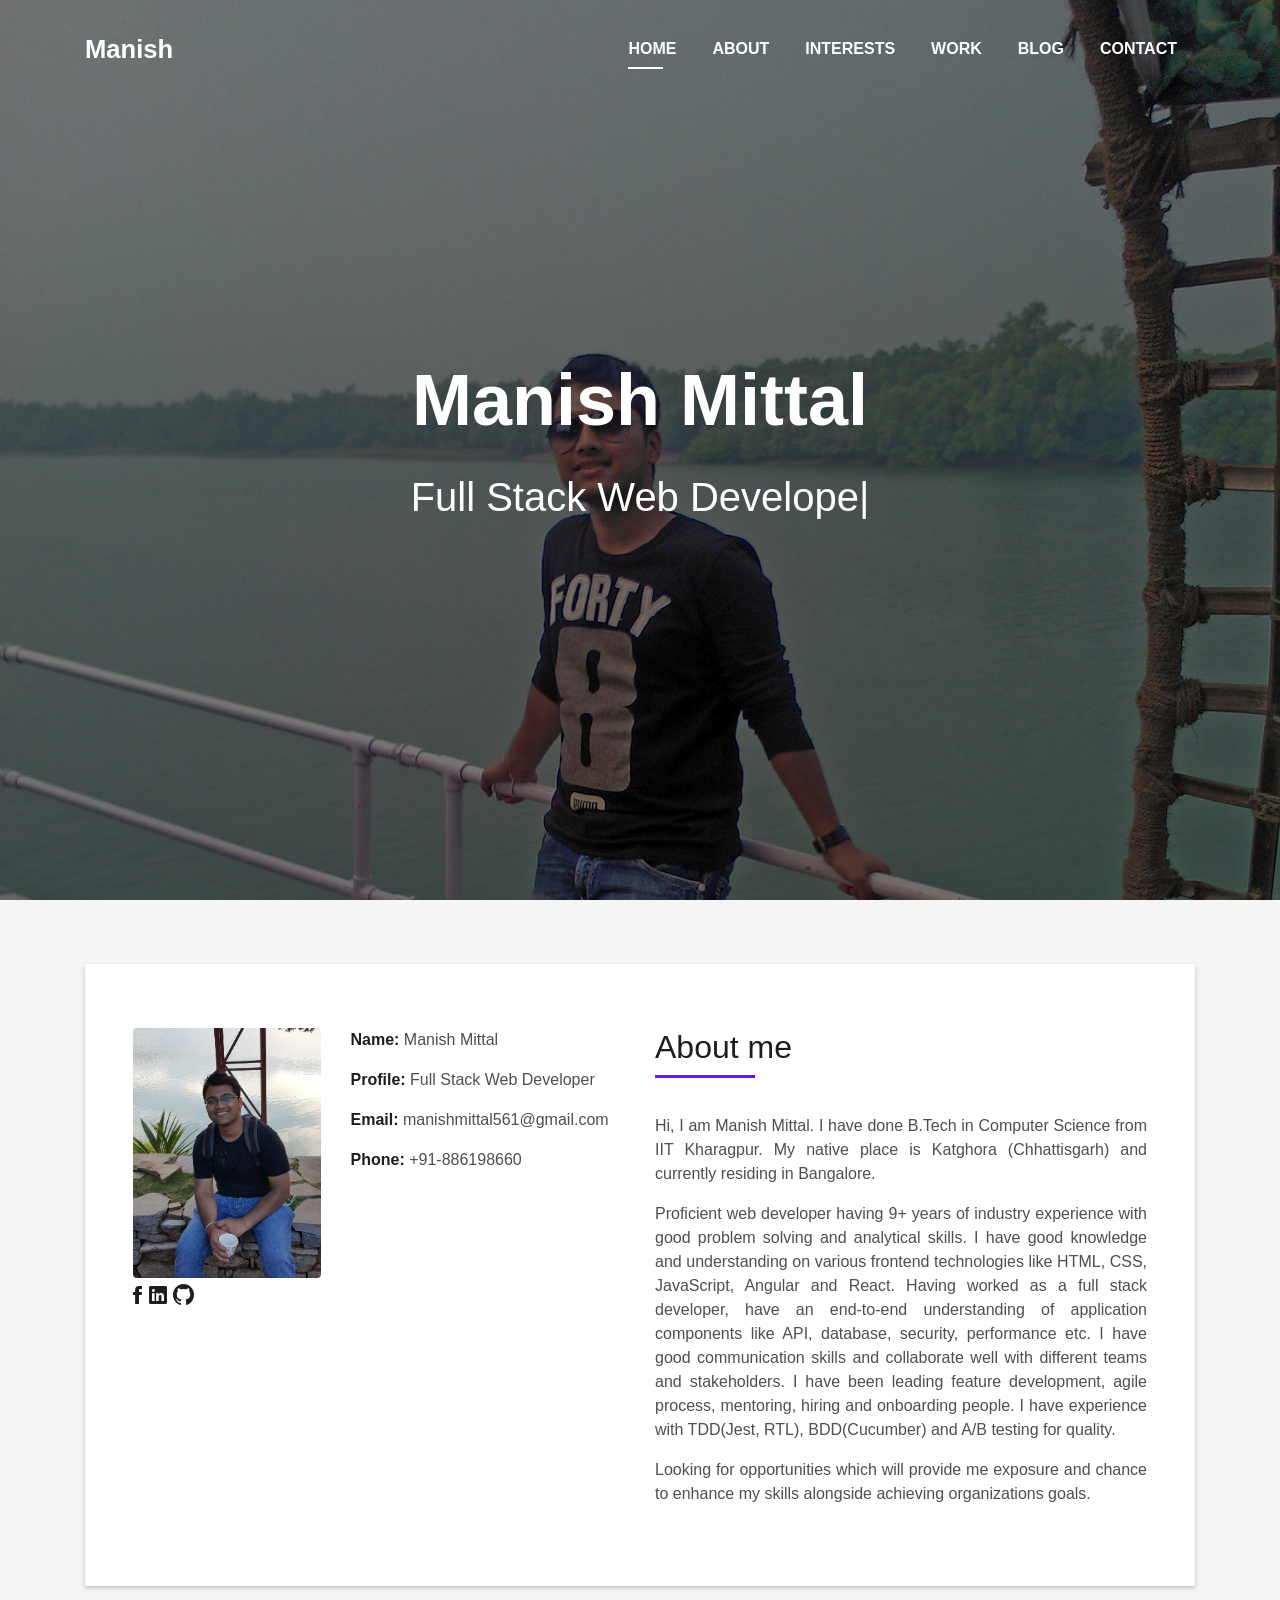
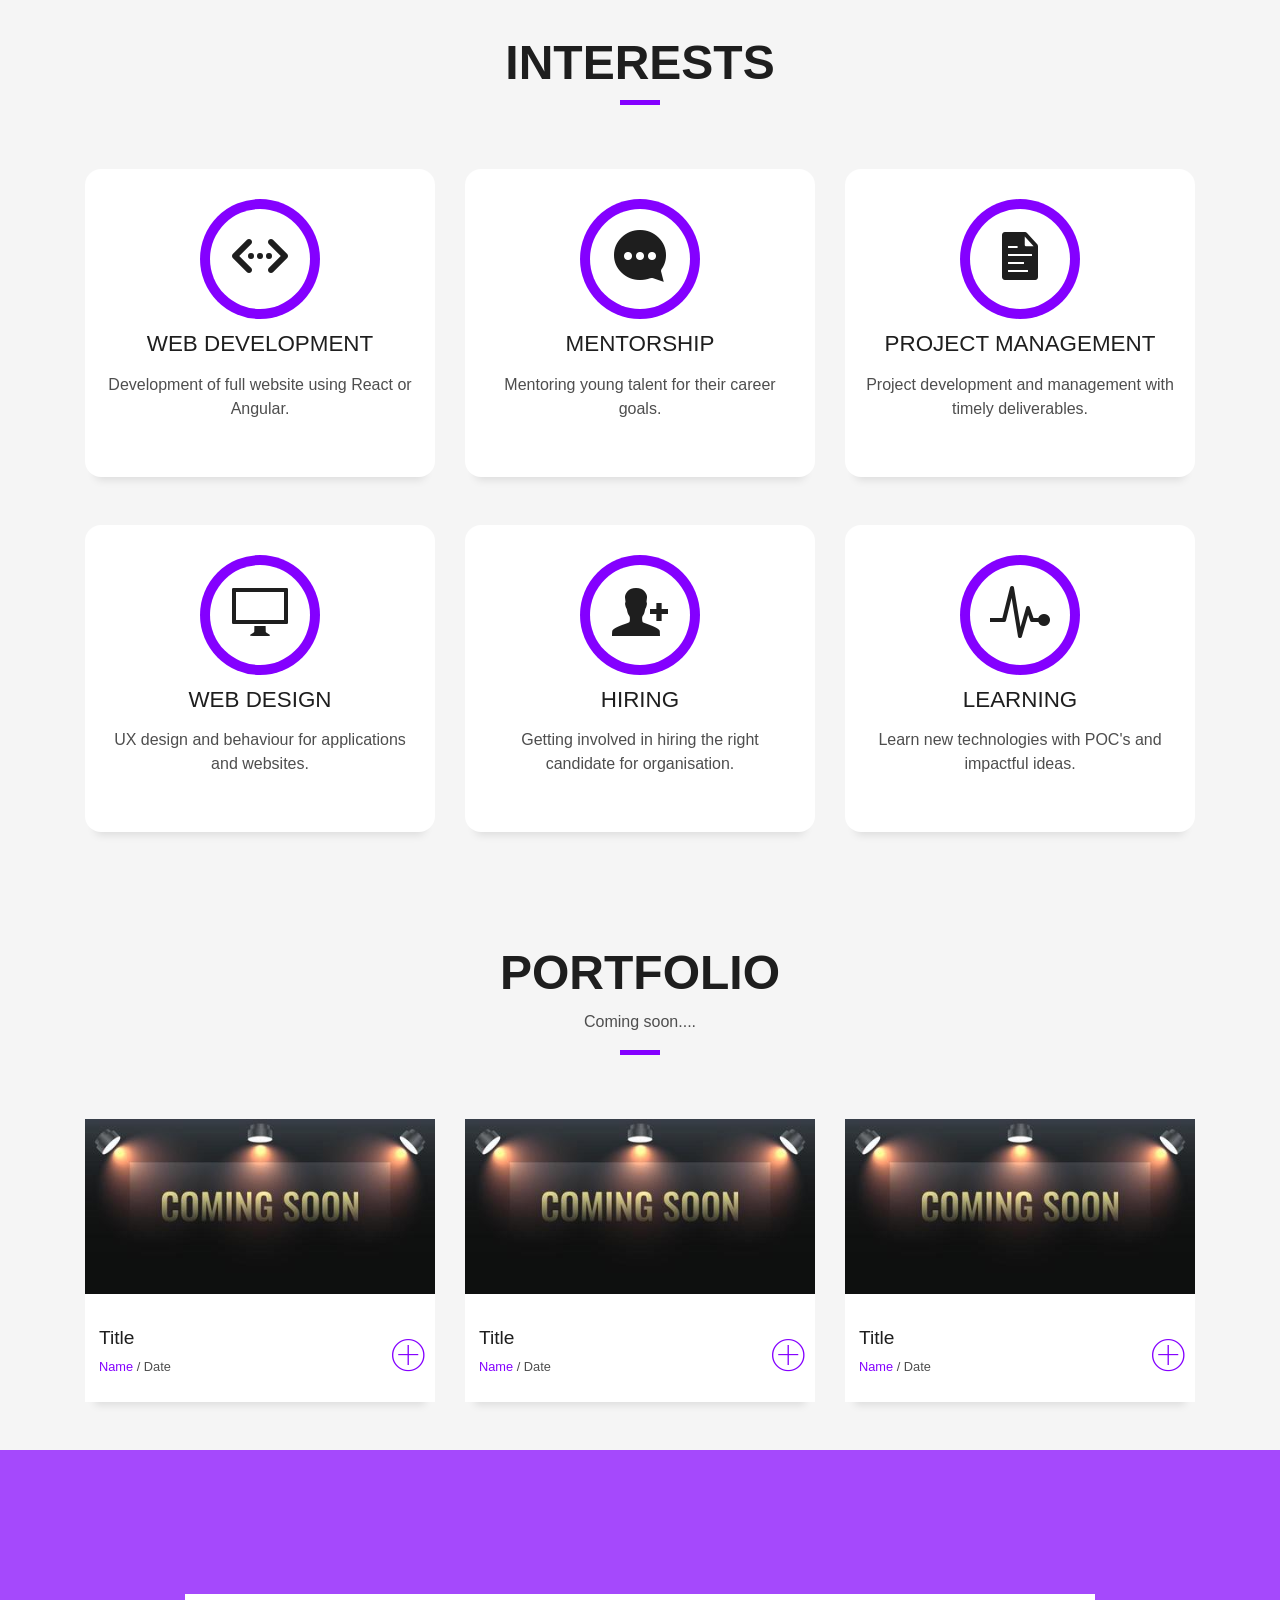
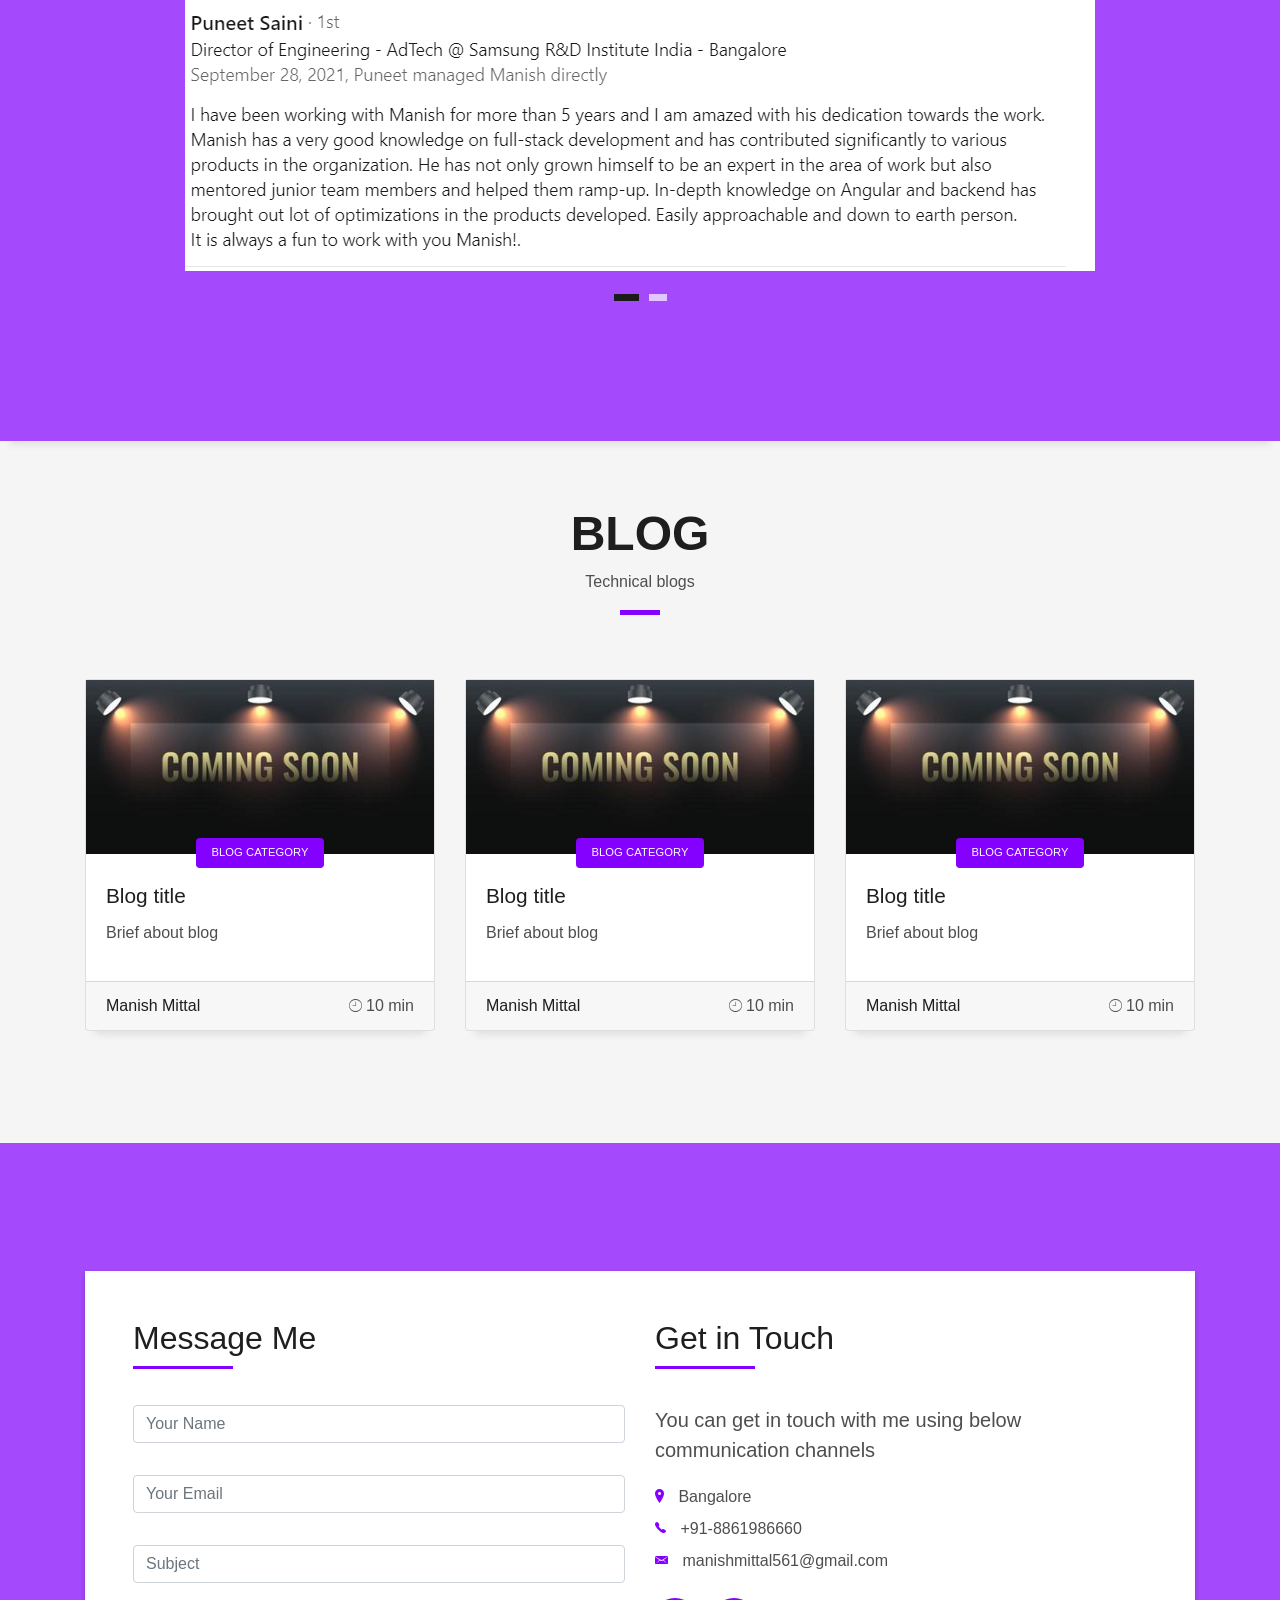
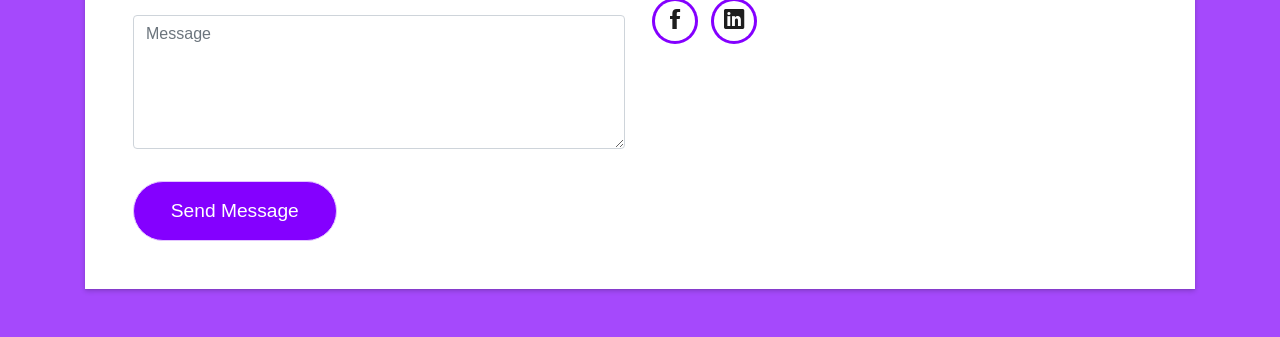
==== index.html @ d1610ccc "Add files via upload" ====
<!DOCTYPE html>
<html lang="en">

<head>
  <meta charset="utf-8">
  <title>Manish Mittal</title>
  <meta content="width=device-width, initial-scale=1.0" name="viewport">
  <meta content="Personal Website" name="keywords">

  <!-- css and images -->
  <link href="img/favicon.ico" rel="icon">
  <link href="lib/bootstrap/css/bootstrap.min.css" rel="stylesheet">

  <!-- Libraries CSS Files -->
  <link href="lib/font-awesome/css/font-awesome.min.css" rel="stylesheet">
  <link href="lib/animate/animate.min.css" rel="stylesheet">
  <link href="lib/ionicons/css/ionicons.min.css" rel="stylesheet">
  <link href="lib/owlcarousel/assets/owl.carousel.min.css" rel="stylesheet">
  <link href="lib/lightbox/css/lightbox.min.css" rel="stylesheet">

  <!-- Main Stylesheet File -->
  <link href="css/style-purple.css" rel="stylesheet">
</head>

<body id="page-top">

  <!--/ Nav Star /-->
  <nav class="navbar navbar-b navbar-trans navbar-expand-md fixed-top" id="mainNav">
    <div class="container">
      <a class="navbar-brand js-scroll" href="#page-top">Manish</a>
      <button class="navbar-toggler collapsed" type="button" data-toggle="collapse" data-target="#navbarDefault" aria-controls="navbarDefault"
        aria-expanded="false" aria-label="Toggle navigation">
        <span></span>
        <span></span>
        <span></span>
      </button>
      <div class="navbar-collapse collapse justify-content-end" id="navbarDefault">
        <ul class="navbar-nav">
          <li class="nav-item">
            <a class="nav-link js-scroll active" href="#home">Home</a>
          </li>
          <li class="nav-item">
            <a class="nav-link js-scroll" href="#about">About</a>
          </li>
          <li class="nav-item">
            <a class="nav-link js-scroll" href="#service">Interests</a>
          </li>
          <li class="nav-item">
            <a class="nav-link js-scroll" href="#work">Work</a>
          </li>
          <li class="nav-item">
            <a class="nav-link js-scroll" href="#blog">Blog</a>
          </li>
          <li class="nav-item">
            <a class="nav-link js-scroll" href="#contact">Contact</a>
          </li>
        </ul>
      </div>
    </div>
  </nav>
  <!--/ Nav End /-->

  <!--/ Intro Skew Star /-->
  <div id="home" class="intro route bg-image" style="background-image: url(img/profile-background.jpg)">
    <div class="overlay-itro"></div>
    <div class="intro-content display-table">
      <div class="table-cell">
        <div class="container">
          <!--<p class="display-6 color-d">Hello, world!</p>-->
          <h1 class="intro-title mb-4">Manish Mittal</h1>
          <p class="intro-subtitle">
            <span class="text-slider-items">Full Stack Web Developer,Project Management,Problem Solving,Scrum Master,Team Player,Mentor</span>
            <strong class="text-slider"></strong>
          </p>
        </div>
      </div>
    </div>
  </div>
  <!--/ Intro Skew End /-->

  <section id="about" class="about-mf sect-pt4 route">
    <div class="container">
      <div class="row">
        <div class="col-sm-12">
          <div class="box-shadow-full">
            <div class="row">
              <div class="col-md-6">
                <div class="row">
                  <div class="col-sm-6 col-md-5">
                    <div class="about-img">
                      <img src="img/profile-logo.jpg" class="img-fluid rounded b-shadow-a" alt="">
                      <div style="font-size: 1.5rem">
                        <a href="https://www.facebook.com/manish.iit/" target="_blank">
                          <i class="ion-social-facebook"></i>
                        </a>
                        <a href="https://www.linkedin.com/in/manish-mittal-626a5331/" target="_blank">
                          <i class="ion-social-linkedin"></i>
                        </a>
                        <a href="https://github.com/manish-mittal" target="_blank">
                          <i class="ion-social-github"></i>
                        </a>
                      </div>
                    </div>
                  </div>
                  <div class="col-sm-6 col-md-7">
                    <div class="about-info">
                      <p>
                        <span class="title-s">Name: </span>
                        <span>Manish Mittal</span>
                      </p>
                      <p>
                        <span class="title-s">Profile: </span>
                        <span>Full Stack Web Developer</span>
                      </p>
                      <p>
                        <span class="title-s">Email: </span>
                        <span>manishmittal561@gmail.com</span>
                      </p>
                      <p>
                        <span class="title-s">Phone: </span>
                        <span>+91-886198660</span>
                      </p>
                    </div>
                  </div>
                </div>
              </div>
              <div class="col-md-6">
                <div class="about-me pt-4 pt-md-0">
                  <div class="title-box-2">
                    <h5 class="title-left">
                      About me
                    </h5>
                  </div>
                  <p style="text-align: justify;">
                    Hi, I am Manish Mittal. I have done B.Tech in Computer Science from IIT Kharagpur. My native place is Katghora (Chhattisgarh)
                    and currently residing in Bangalore.
                  </p>
                  <p style="text-align: justify;">
                    Proficient web developer having 9+ years of industry experience with good problem solving and analytical skills. I have good
                    knowledge and understanding on various frontend technologies like HTML, CSS, JavaScript, Angular and
                    React. Having worked as a full stack developer, have an end-to-end understanding of application components
                    like API, database, security, performance etc. I have good communication skills and collaborate well
                    with different teams and stakeholders. I have been leading feature development, agile process, mentoring,
                    hiring and onboarding people. I have experience with TDD(Jest, RTL), BDD(Cucumber) and A/B testing for
                    quality.
                  </p>
                  <p style="text-align: justify;">
                    Looking for opportunities which will provide me exposure and chance to enhance my skills alongside achieving organizations
                    goals.
                  </p>
                </div>
              </div>
            </div>
          </div>
        </div>
      </div>
    </div>
  </section>

  <!--/ Section Services Star /-->
  <section id="service" class="services-mf route">
    <div class="container">
      <div class="row">
        <div class="col-sm-12">
          <div class="title-box text-center">
            <h3 class="title-a">
              Interests
            </h3>
            <div class="line-mf"></div>
          </div>
        </div>
      </div>
      <div class="row">
        <div class="col-md-4">
          <div class="service-box">
            <div class="service-ico">
              <span class="ico-circle">
                <i class="ion-code-working"></i>
              </span>
            </div>
            <div class="service-content">
              <h2 class="s-title">Web Development</h2>
              <p class="s-description text-center">
                Development of full website using React or Angular.
              </p>
            </div>
          </div>
        </div>
        <div class="col-md-4">
          <div class="service-box">
            <div class="service-ico">
              <span class="ico-circle">
                <i class="ion-chatbubble-working"></i>
              </span>
            </div>
            <div class="service-content">
              <h2 class="s-title">Mentorship</h2>
              <p class="s-description text-center">
                Mentoring young talent for their career goals.
              </p>
            </div>
          </div>
        </div>
        <div class="col-md-4">
          <div class="service-box">
            <div class="service-ico">
              <span class="ico-circle">
                <i class="ion-document-text"></i>
              </span>
            </div>
            <div class="service-content">
              <h2 class="s-title">Project Management</h2>
              <p class="s-description text-center">
                Project development and management with timely deliverables.
              </p>
            </div>
          </div>
        </div>
        <div class="col-md-4">
          <div class="service-box">
            <div class="service-ico">
              <span class="ico-circle">
                <i class="ion-monitor"></i>
              </span>
            </div>
            <div class="service-content">
              <h2 class="s-title">Web Design</h2>
              <p class="s-description text-center">
                UX design and behaviour for applications and websites.
              </p>
            </div>
          </div>
        </div>
        <div class="col-md-4">
          <div class="service-box">
            <div class="service-ico">
              <span class="ico-circle">
                <i class="ion-person-add"></i>
              </span>
            </div>
            <div class="service-content">
              <h2 class="s-title">Hiring</h2>
              <p class="s-description text-center">
                Getting involved in hiring the right candidate for organisation.
              </p>
            </div>
          </div>
        </div>
        <div class="col-md-4">
          <div class="service-box">
            <div class="service-ico">
              <span class="ico-circle">
                <i class="ion-ios-pulse-strong"></i>
              </span>
            </div>
            <div class="service-content">
              <h2 class="s-title">Learning</h2>
              <p class="s-description text-center">
                Learn new technologies with POC's and impactful ideas.
              </p>
            </div>
          </div>
        </div>
      </div>
    </div>
  </section>
  <!--/ Section Services End /-->

  <!-- 
  <div class="section-counter paralax-mf bg-image" style="background-image: url(img/counters-bg.jpg)">
    <div class="overlay-mf"></div>
    <div class="container">
      <div class="row">
        <div class="col-sm-3 col-lg-3">
          <div class="counter-box">
            <div class="counter-ico">
              <span class="ico-circle">
                <i class="ion-checkmark-round"></i>
              </span>
            </div>
            <div class="counter-num">
              <p class="counter">450</p>
              <span class="counter-text">WORKS COMPLETED</span>
            </div>
          </div>
        </div>
        <div class="col-sm-3 col-lg-3">
          <div class="counter-box pt-4 pt-md-0">
            <div class="counter-ico">
              <span class="ico-circle">
                <i class="ion-ios-calendar-outline"></i>
              </span>
            </div>
            <div class="counter-num">
              <p class="counter">15</p>
              <span class="counter-text">YEARS OF EXPERIENCE</span>
            </div>
          </div>
        </div>
        <div class="col-sm-3 col-lg-3">
          <div class="counter-box pt-4 pt-md-0">
            <div class="counter-ico">
              <span class="ico-circle">
                <i class="ion-ios-people"></i>
              </span>
            </div>
            <div class="counter-num">
              <p class="counter">550</p>
              <span class="counter-text">TOTAL CLIENTS</span>
            </div>
          </div>
        </div>
        <div class="col-sm-3 col-lg-3">
          <div class="counter-box pt-4 pt-md-0">
            <div class="counter-ico">
              <span class="ico-circle">
                <i class="ion-ribbon-a"></i>
              </span>
            </div>
            <div class="counter-num">
              <p class="counter">36</p>
              <span class="counter-text">AWARD WON</span>
            </div>
          </div>
        </div>
      </div>
    </div>
  </div> -->

  <!--/ Section Portfolio Star /-->
  <section id="work" class="portfolio-mf sect-pt4 route">
    <div class="container">
      <div class="row">
        <div class="col-sm-12">
          <div class="title-box text-center">
            <h3 class="title-a">
              Portfolio
            </h3>
            <p class="subtitle-a">
              Coming soon....
            </p>
            <div class="line-mf"></div>
          </div>
        </div>
      </div>
      <div class="row">
        <div class="col-md-4">
          <div class="work-box">
            <a href="img/coming-soon.jpg" data-lightbox="gallery-mf">
              <div class="work-img">
                <img src="img/coming-soon.jpg" alt="" class="img-fluid">
              </div>
              <div class="work-content">
                <div class="row">
                  <div class="col-sm-8">
                    <h2 class="w-title">Title</h2>
                    <div class="w-more">
                      <span class="w-ctegory">Name</span> /
                      <span class="w-date">Date</span>
                    </div>
                  </div>
                  <div class="col-sm-4">
                    <div class="w-like">
                      <span class="ion-ios-plus-outline"></span>
                    </div>
                  </div>
                </div>
              </div>
            </a>
          </div>
        </div>
        <div class="col-md-4">
          <div class="work-box">
            <a href="img/coming-soon.jpg" data-lightbox="gallery-mf">
              <div class="work-img">
                <img src="img/coming-soon.jpg" alt="" class="img-fluid">
              </div>
              <div class="work-content">
                <div class="row">
                  <div class="col-sm-8">
                    <h2 class="w-title">Title</h2>
                    <div class="w-more">
                      <span class="w-ctegory">Name</span> /
                      <span class="w-date">Date</span>
                    </div>
                  </div>
                  <div class="col-sm-4">
                    <div class="w-like">
                      <span class="ion-ios-plus-outline"></span>
                    </div>
                  </div>
                </div>
              </div>
            </a>
          </div>
        </div>
        <div class="col-md-4">
          <div class="work-box">
            <a href="img/coming-soon.jpg" data-lightbox="gallery-mf">
              <div class="work-img">
                <img src="img/coming-soon.jpg" alt="" class="img-fluid">
              </div>
              <div class="work-content">
                <div class="row">
                  <div class="col-sm-8">
                    <h2 class="w-title">Title</h2>
                    <div class="w-more">
                      <span class="w-ctegory">Name</span> /
                      <span class="w-date">Date</span>
                    </div>
                  </div>
                  <div class="col-sm-4">
                    <div class="w-like">
                      <span class="ion-ios-plus-outline"></span>
                    </div>
                  </div>
                </div>
              </div>
            </a>
          </div>
        </div>
      </div>
    </div>
  </section>
  <!--/ Section Portfolio End /-->

  <!--/ Section Testimonials Star /-->
  <div class="testimonials paralax-mf bg-image" style="background-image: url(img/overlay-bg.jpg)">
    <div class="overlay-mf"></div>
    <div class="container">
      <div class="row">
        <div class="col-md-12">
          <div id="testimonial-mf" class="owl-carousel owl-theme">
            <div class="testimonial-box">
              <div class="author-test">
                <img src="img/testimoney-1.png" alt="" class=" b-shadow-a">
              </div>
            </div>
            <div class="testimonial-box">
              <div class="author-test">
                <img src="img/testimoney-2.png" alt="" class=" b-shadow-a">
              </div>
            </div>
          </div>
        </div>
      </div>
    </div>
  </div>

  <!--/ Section Blog Star /-->
  <section id="blog" class="blog-mf sect-pt4 route">
    <div class="container">
      <div class="row">
        <div class="col-sm-12">
          <div class="title-box text-center">
            <h3 class="title-a">
              Blog
            </h3>
            <p class="subtitle-a">
              Technical blogs
            </p>
            <div class="line-mf"></div>
          </div>
        </div>
      </div>
      <div class="row">
        <div class="col-md-4">
          <div class="card card-blog">
            <div class="card-img">
              <a href="#">
                <img src="img/coming-soon.jpg" alt="" class="img-fluid">
              </a>
            </div>
            <div class="card-body">
              <div class="card-category-box">
                <div class="card-category">
                  <h6 class="category">Blog Category</h6>
                </div>
              </div>
              <h3 class="card-title">
                <a href="#">Blog title</a>
              </h3>
              <p class="card-description">
                Brief about blog
              </p>
            </div>
            <div class="card-footer">
              <div class="post-author">
                <a href="#">
                  <span class="author">Manish Mittal</span>
                </a>
              </div>
              <div class="post-date">
                <span class="ion-ios-clock-outline"></span> 10 min
              </div>
            </div>
          </div>
        </div>
        <div class="col-md-4">
          <div class="card card-blog">
            <div class="card-img">
              <a href="#">
                <img src="img/coming-soon.jpg" alt="" class="img-fluid">
              </a>
            </div>
            <div class="card-body">
              <div class="card-category-box">
                <div class="card-category">
                  <h6 class="category">Blog Category</h6>
                </div>
              </div>
              <h3 class="card-title">
                <a href="#">Blog title</a>
              </h3>
              <p class="card-description">
                Brief about blog
              </p>
            </div>
            <div class="card-footer">
              <div class="post-author">
                <a href="#">
                  <span class="author">Manish Mittal</span>
                </a>
              </div>
              <div class="post-date">
                <span class="ion-ios-clock-outline"></span> 10 min
              </div>
            </div>
          </div>
        </div>
        <div class="col-md-4">
          <div class="card card-blog">
            <div class="card-img">
              <a href="#">
                <img src="img/coming-soon.jpg" alt="" class="img-fluid">
              </a>
            </div>
            <div class="card-body">
              <div class="card-category-box">
                <div class="card-category">
                  <h6 class="category">Blog Category</h6>
                </div>
              </div>
              <h3 class="card-title">
                <a href="#">Blog title</a>
              </h3>
              <p class="card-description">
                Brief about blog
              </p>
            </div>
            <div class="card-footer">
              <div class="post-author">
                <a href="#">
                  <span class="author">Manish Mittal</span>
                </a>
              </div>
              <div class="post-date">
                <span class="ion-ios-clock-outline"></span> 10 min
              </div>
            </div>
          </div>
        </div>
      </div>
    </div>
  </section>
  <!--/ Section Blog End /-->

  <!--/ Section Contact-Footer Star /-->
  <section class="paralax-mf footer-paralax bg-image sect-mt4 route" style="background-image: url(img/overlay-bg.jpg)">
    <div class="overlay-mf"></div>
    <div class="container">
      <div class="row">
        <div class="col-sm-12">
          <div class="contact-mf">
            <div id="contact" class="box-shadow-full">
              <div class="row">
                <div class="col-md-6">
                  <div class="title-box-2">
                    <h5 class="title-left">
                      Message Me
                    </h5>
                  </div>
                  <div>
                    <form action="" method="post" role="form" class="contactForm">
                      <div id="sendmessage">Your message has been sent. Thank you!</div>
                      <div id="errormessage"></div>
                      <div class="row">
                        <div class="col-md-12 mb-3">
                          <div class="form-group">
                            <input type="text" name="name" class="form-control" id="name" placeholder="Your Name" data-rule="minlen:4" data-msg="Please enter at least 4 chars"
                            />
                            <div class="validation"></div>
                          </div>
                        </div>
                        <div class="col-md-12 mb-3">
                          <div class="form-group">
                            <input type="email" class="form-control" name="email" id="email" placeholder="Your Email" data-rule="email" data-msg="Please enter a valid email"
                            />
                            <div class="validation"></div>
                          </div>
                        </div>
                        <div class="col-md-12 mb-3">
                          <div class="form-group">
                            <input type="text" class="form-control" name="subject" id="subject" placeholder="Subject" data-rule="minlen:4" data-msg="Please enter at least 8 chars of subject"
                            />
                            <div class="validation"></div>
                          </div>
                        </div>
                        <div class="col-md-12 mb-3">
                          <div class="form-group">
                            <textarea class="form-control" name="message" rows="5" data-rule="required" data-msg="Please write something for us" placeholder="Message"></textarea>
                            <div class="validation"></div>
                          </div>
                        </div>
                        <div class="col-md-12">
                          <button type="submit" class="button button-a button-big button-rouded">Send Message</button>
                        </div>
                      </div>
                    </form>
                  </div>
                </div>
                <div class="col-md-6">
                  <div class="title-box-2 pt-4 pt-md-0">
                    <h5 class="title-left">
                      Get in Touch
                    </h5>
                  </div>
                  <div class="more-info">
                    <p class="lead">
                      You can get in touch with me using below communication channels
                    </p>
                    <ul class="list-ico">
                      <li>
                        <span class="ion-ios-location"></span> Bangalore</li>
                      <li>
                        <span class="ion-ios-telephone"></span> +91-8861986660</li>
                      <li>
                        <span class="ion-email"></span> manishmittal561@gmail.com</li>
                    </ul>
                  </div>
                  <div class="socials">
                    <ul>
                      <li>
                        <a href="https://www.facebook.com/manish.iit/" target="_blank">
                          <span class="ico-circle">
                            <i class="ion-social-facebook"></i>
                          </span>
                        </a>
                      </li>
                      <li>
                        <a href="https://www.linkedin.com/in/manish-mittal-626a5331/" target="_blank">
                          <span class="ico-circle">
                            <i class="ion-social-linkedin"></i>
                          </span>
                        </a>
                      </li>
                    </ul>
                  </div>
                </div>
              </div>
            </div>
          </div>
        </div>
      </div>
    </div>
  </section>
  <!--/ Section Contact-footer End /-->

  <a href="#" class="back-to-top">
    <i class="fa fa-chevron-up"></i>
  </a>
  <div id="preloader"></div>

  <!-- JavaScript Libraries -->
  <script src="lib/jquery/jquery.min.js"></script>
  <script src="lib/jquery/jquery-migrate.min.js"></script>
  <script src="lib/popper/popper.min.js"></script>
  <script src="lib/bootstrap/js/bootstrap.min.js"></script>
  <script src="lib/easing/easing.min.js"></script>
  <script src="lib/counterup/jquery.waypoints.min.js"></script>
  <script src="lib/counterup/jquery.counterup.js"></script>
  <script src="lib/owlcarousel/owl.carousel.min.js"></script>
  <script src="lib/lightbox/js/lightbox.min.js"></script>
  <script src="lib/typed/typed.min.js"></script>

  <!-- Template Main Javascript File -->
  <script src="js/main.js"></script>

</body>

</html>
---- css/style-purple.css ----
/*
  Theme Name: DevFolio
  Theme URL: https://bootstrapmade.com/devfolio-bootstrap-portfolio-html-template/
  Author: BootstrapMade.com
  License: https://bootstrapmade.com/license/
*/

/*======================================
//--//-->   STYLES GENERALES
======================================*/

body {
  background-color: #f5f5f5;
  color: #4e4e4e;
}

h1,
h2,
h3,
h4,
h5,
h6 {
  color: #1e1e1e;
}

a {
  color: #1e1e1e;
  transition: all 0.5s ease-in-out;
}

a:hover {
  color: #8400ff;
  text-decoration: none;
  transition: all 0.5s ease-in-out;
}

.p-r {
  position: relative;
}

.color-a {
  color: #8400ff;
}

.color-d {
  color: #f5f5f5;
}

.color-text-a {
  color: #4e4e4e;
}

.box-shadow,
.paralax-mf,
.service-box,
.work-box,
.card-blog {
  box-shadow: 0 13px 8px -10px rgba(0, 0, 0, 0.1);
}

.box-shadow-a,
.button:hover {
  box-shadow: 0 0 0 4px #e3c5ff;
}

.display-5 {
  font-size: 2.5rem;
  font-weight: 300;
  line-height: 1.1;
}

.display-6 {
  font-size: 2rem;
  font-weight: 300;
  line-height: 1.1;
}

.avatar {
  width: 32px;
  height: 32px;
  margin-right: 4px;
  overflow: hidden;
}

.bg-image {
  background-repeat: no-repeat;
  background-attachment: fixed;
  background-size: cover;
  background-position: center center;
}

.overlay-mf {
  background-color: #8400ff;
}

.overlay-mf {
  position: absolute;
  top: 0;
  left: 0px;
  padding: 0;
  height: 100%;
  width: 100%;
  opacity: .7;
}

.paralax-mf {
  position: relative;
  padding: 8rem 0;
}

.display-table {
  width: 100%;
  height: 100%;
  display: table;
}

.table-cell {
  display: table-cell;
  vertical-align: middle;
}

/*--/ Sections /--*/

.sect-4 {
  padding: 4rem 0;
}

.sect-pt4 {
  padding-top: 4rem;
}

.sect-mt4 {
  margin-top: 4rem;
}

/*--/ Title s /--*/

.title-s {
  font-weight: 600;
  color: #1e1e1e;
}

/*--/ Title A /--*/

.title-box {
  margin-bottom: 4rem;
}

.title-a {
  font-size: 3rem;
  font-weight: bold;
  text-transform: uppercase;
}

.subtitle-a {
  color: #4e4e4e;
}

.line-mf {
  width: 40px;
  height: 5px;
  background-color: #8400ff;
  margin: 0 auto;
}

/*--/ Title Left /--*/

.title-box-2 {
  margin-bottom: 3rem;
}

.title-left {
  font-size: 2rem;
  position: relative;
}

.title-left:before {
  content: '';
  position: absolute;
  height: 3px;
  background-color: #8400ff;
  width: 100px;
  bottom: -12px;
}

/*------/ Box /------*/

.box-pl2 {
  padding-left: 2rem;
}

.box-shadow-full {
  padding: 3rem 1.25rem;
  position: relative;
  background-color: #fff;
  margin-bottom: 3rem;
  z-index: 2;
  box-shadow: 0 1px 1px 0 rgba(0, 0, 0, 0.06), 0 2px 5px 0 rgba(0, 0, 0, 0.2);
}

/*------/ Socials /------*/

.socials {
  padding: 1.5rem 0;
}

.socials ul li {
  display: inline-block;
}

.socials .ico-circle {
  height: 40px;
  width: 40px;
  font-size: 1.7rem;
  border-radius: 50%;
  line-height: 1.4;
  margin: 0 15px 0 0;
  box-shadow: 0 0 0 3px #8400ff;
  transition: all 500ms ease;
}

.socials .ico-circle:hover {
  background-color: #8400ff;
  color: #fff;
  box-shadow: 0 0 0 3px #e3c5ff;
  transition: all 500ms ease;
}

/*------/ Ul resect /------*/

.ul-resect,
.socials ul,
.list-ico,
.blog-wrapper .post-meta ul,
.box-comments .list-comments,
.widget-sidebar .list-sidebar,
.widget-tags ul {
  list-style: none;
  padding-left: 0;
  margin-bottom: 0;
}

.list-ico {
  line-height: 2;
}

.list-ico span {
  color: #8400ff;
  margin-right: 10px;
}

/*------/ Ico Circle /------*/

.ico-circle {
  height: 100px;
  width: 100px;
  font-size: 2rem;
  border-radius: 50%;
  line-height: 1.55;
  margin: 0 auto;
  text-align: center;
  box-shadow: 0 0 0 10px #8400ff;
  display: block;
}

/*------/ Owl Carousel /------*/

.owl-theme .owl-dots {
  text-align: center;
  margin-top: 18px;
}

.owl-theme .owl-dots .owl-dot {
  display: inline-block;
}

.owl-theme .owl-dots .owl-dot span {
  width: 18px;
  height: 7px;
  margin: 5px 5px;
  background: #e3c5ff;
  border: 0px solid #e3c5ff;
  display: block;
  transition: all 0.6s ease-in-out;
  cursor: pointer;
}

.owl-theme .owl-dots .owl-dot:hover span {
  background-color: #e3c5ff;
}

.owl-theme .owl-dots .owl-dot.active span {
  background-color: #1B1B1B;
  width: 25px;
}

/*--/ Scrolltop s /--*/

.scrolltop-mf {
  position: relative;
  display: none;
}

.scrolltop-mf span {
  z-index: 999;
  position: fixed;
  width: 42px;
  height: 42px;
  background-color: #8400ff;
  opacity: .7;
  font-size: 1.6rem;
  line-height: 1.5;
  text-align: center;
  color: #fff;
  top: auto;
  left: auto;
  right: 30px;
  bottom: 50px;
  cursor: pointer;
  border-radius: 50%;
}

/* Back to top button */

.back-to-top {
  position: fixed;
  display: none;
  background: #8400ff;
  color: #fff;
  width: 44px;
  height: 44px;
  text-align: center;
  line-height: 1;
  font-size: 16px;
  border-radius: 50%;
  right: 15px;
  bottom: 15px;
  transition: background 0.5s;
  z-index: 11;
}

.back-to-top i {
  padding-top: 12px;
  color: #fff;
}

/* Prelaoder */

#preloader {
  position: fixed;
  top: 0;
  left: 0;
  right: 0;
  bottom: 0;
  z-index: 9999;
  overflow: hidden;
  background: #fff;
}

#preloader:before {
  content: "";
  position: fixed;
  top: calc(50% - 30px);
  left: calc(50% - 30px);
  border: 6px solid #f2f2f2;
  border-top: 6px solid #8400ff;
  border-radius: 50%;
  width: 60px;
  height: 60px;
  -webkit-animation: animate-preloader 1s linear infinite;
  animation: animate-preloader 1s linear infinite;
}

@-webkit-keyframes animate-preloader {
  0% {
    -webkit-transform: rotate(0deg);
    transform: rotate(0deg);
  }

  100% {
    -webkit-transform: rotate(360deg);
    transform: rotate(360deg);
  }
}

@keyframes animate-preloader {
  0% {
    -webkit-transform: rotate(0deg);
    transform: rotate(0deg);
  }

  100% {
    -webkit-transform: rotate(360deg);
    transform: rotate(360deg);
  }
}

/*======================================
//--//-->   NAVBAR
======================================*/

.navbar-b {
  transition: all .5s ease-in-out;
  background-color: transparent;
  padding-top: 1.563rem;
  padding-bottom: 1.563rem;
}

.navbar-b.navbar-reduce {
  box-shadow: 0px 6px 9px 0px rgba(0, 0, 0, 0.06);
}

.navbar-b.navbar-trans .nav-item,
.navbar-b.navbar-reduce .nav-item {
  position: relative;
  padding-right: 10px;
  padding-left: 0;
}

.navbar-b.navbar-trans .nav-link,
.navbar-b.navbar-reduce .nav-link {
  color: #fff;
  text-transform: uppercase;
  font-weight: 600;
}

.navbar-b.navbar-trans .nav-link:before,
.navbar-b.navbar-reduce .nav-link:before {
  content: '';
  position: absolute;
  margin-left: 0px;
  width: 0%;
  bottom: 0;
  left: 0;
  height: 2px;
  transition: all 500ms ease;
}

.navbar-b.navbar-trans .nav-link:hover,
.navbar-b.navbar-reduce .nav-link:hover {
  color: #1B1B1B;
}

.navbar-b.navbar-trans .nav-link:hover:before,
.navbar-b.navbar-reduce .nav-link:hover:before {
  width: 35px;
}

.navbar-b.navbar-trans .show > .nav-link:before,
.navbar-b.navbar-trans .active > .nav-link:before,
.navbar-b.navbar-trans .nav-link.show:before,
.navbar-b.navbar-trans .nav-link.active:before,
.navbar-b.navbar-reduce .show > .nav-link:before,
.navbar-b.navbar-reduce .active > .nav-link:before,
.navbar-b.navbar-reduce .nav-link.show:before,
.navbar-b.navbar-reduce .nav-link.active:before {
  width: 35px;
}

.navbar-b.navbar-trans .nav-link:before {
  background-color: #fff;
}

.navbar-b.navbar-trans .nav-link:hover {
  color: #fff;
}

.navbar-b.navbar-trans .show > .nav-link,
.navbar-b.navbar-trans .active > .nav-link,
.navbar-b.navbar-trans .nav-link.show,
.navbar-b.navbar-trans .nav-link.active {
  color: #fff;
}

.navbar-b.navbar-reduce {
  transition: all .5s ease-in-out;
  background-color: #fff;
  padding-top: 15px;
  padding-bottom: 15px;
}

.navbar-b.navbar-reduce .nav-link {
  color: #8400ff;
}

.navbar-b.navbar-reduce .nav-link:before {
  background-color: #8400ff;
}

.navbar-b.navbar-reduce .nav-link:hover {
  color: #8400ff;
}

.navbar-b.navbar-reduce .show > .nav-link,
.navbar-b.navbar-reduce .active > .nav-link,
.navbar-b.navbar-reduce .nav-link.show,
.navbar-b.navbar-reduce .nav-link.active {
  color: #8400ff;
}

.navbar-b.navbar-reduce .navbar-brand {
  color: #8400ff;
}

.navbar-b.navbar-reduce .navbar-toggler span {
  background-color: #1B1B1B;
}

.navbar-b .navbar-brand {
  color: #fff;
  font-size: 1.6rem;
  font-weight: 600;
}

.navbar-b .navbar-nav .dropdown-item.show .dropdown-menu,
.navbar-b .dropdown.show .dropdown-menu,
.navbar-b .dropdown-btn.show .dropdown-menu {
  -webkit-transform: translate3d(0px, 0px, 0px);
  transform: translate3d(0px, 0px, 0px);
  visibility: visible !important;
}

.navbar-b .dropdown-menu {
  margin: 1.12rem 0 0;
  border-radius: 0;
}

.navbar-b .dropdown-menu .dropdown-item {
  padding: .7rem 1.7rem;
  transition: all 500ms ease;
}

.navbar-b .dropdown-menu .dropdown-item:hover {
  background-color: #8400ff;
  color: #fff;
  transition: all 500ms ease;
}

.navbar-b .dropdown-menu .dropdown-item.active {
  background-color: #8400ff;
}

/*--/ Hamburger Navbar /--*/

.navbar-toggler {
  position: relative;
}

.navbar-toggler:focus,
.navbar-toggler:active {
  outline: 0;
}

.navbar-toggler span {
  display: block;
  background-color: #fff;
  height: 3px;
  width: 25px;
  margin-top: 4px;
  margin-bottom: 4px;
  -webkit-transform: rotate(0deg);
  transform: rotate(0deg);
  left: 0;
  opacity: 1;
}

.navbar-toggler span:nth-child(1),
.navbar-toggler span:nth-child(3) {
  transition: -webkit-transform .35s ease-in-out;
  transition: transform .35s ease-in-out;
  transition: transform .35s ease-in-out, -webkit-transform .35s ease-in-out;
}

.navbar-toggler:not(.collapsed) span:nth-child(1) {
  position: absolute;
  left: 12px;
  top: 10px;
  -webkit-transform: rotate(135deg);
  transform: rotate(135deg);
  opacity: 0.9;
}

.navbar-toggler:not(.collapsed) span:nth-child(2) {
  height: 12px;
  visibility: hidden;
  background-color: transparent;
}

.navbar-toggler:not(.collapsed) span:nth-child(3) {
  position: absolute;
  left: 12px;
  top: 10px;
  -webkit-transform: rotate(-135deg);
  transform: rotate(-135deg);
  opacity: 0.9;
}

/*======================================
//--//-->   INTRO
======================================*/

.intro {
  height: 100vh;
  position: relative;
  color: #fff;
}

.intro .intro-content {
  text-align: center;
  position: absolute;
}

.intro .overlay-itro {
  background-color: rgba(0, 0, 0, 0.6);
  position: absolute;
  top: 0;
  left: 0px;
  padding: 0;
  height: 100%;
  width: 100%;
  opacity: .9;
}

.intro .intro-title {
  color: #fff;
  font-weight: 600;
  font-size: 3rem;
}

.intro .intro-subtitle {
  font-size: 1.5rem;
  font-weight: 300;
}

.intro .text-slider-items {
  display: none;
}

.intro-single {
  height: 350px;
}

.intro-single .intro-content {
  margin-top: 30px;
}

.intro-single .intro-title {
  text-transform: uppercase;
  font-size: 3rem;
}

.intro-single .breadcrumb {
  background-color: transparent;
  color: #8400ff;
}

.intro-single .breadcrumb .breadcrumb-item:before {
  color: #e3c5ff;
}

.intro-single .breadcrumb .breadcrumb-item.active {
  color: #e3c5ff;
}

.intro-single .breadcrumb a {
  color: #fff;
}

/*======================================
//--//-->   ABOUT
======================================*/

.about-mf .box-shadow-full {
  padding-top: 4rem;
  padding-bottom: 4rem;
}

.about-mf .about-img {
  margin-bottom: 2rem;
}

.skill-mf span {
  color: #4e4e4e;
  font-size: .8rem;
}

.skill-mf .progress {
  background-color: #e3c5ff;
  margin: 0rem 0 .4rem 0;
  border-radius: 0;
  height: .5rem;
}

.skill-mf .progress .progress-bar {
  height: .5rem;
  background-color: #8400ff;
}

/*======================================
//--//-->   SERVICES
======================================*/

.service-box {
  background-color: #fff;
  padding: 2.5rem 1.3rem;
  border-radius: 1rem;
  margin-bottom: 3rem;
}

.service-box:hover .ico-circle {
  transition: all 500ms ease;
  color: #fff;
  background-color: #8400ff;
  box-shadow: 0 0 0 10px #e3c5ff;
}

.service-box .service-ico {
  margin-bottom: 1rem;
  color: #1e1e1e;
}

.service-box .ico-circle {
  transition: all 500ms ease;
  font-size: 4rem;
}

.service-box .s-title {
  font-size: 1.4rem;
  text-transform: uppercase;
  text-align: center;
  padding: .4rem 0;
}

.service-box .s-description {
  color: #4e4e4e;
}

/*======================================
//--//-->   COUNTER
======================================*/

.counter-box {
  color: #fff;
  text-align: center;
}

.counter-ico {
  margin-bottom: 1rem;
}

.counter-ico .ico-circle {
  height: 60px;
  width: 60px;
  line-height: 1.8;
  box-shadow: 0 0 0 10px #e3c5ff;
}

.counter-num .counter {
  font-size: 2rem;
  margin-bottom: 0;
}

/*======================================
//--//-->   PORTFOLIO
======================================*/

.work-box {
  margin-bottom: 3rem;
  -webkit-backface-visibility: hidden;
  backface-visibility: hidden;
  background-color: #fff;
}

.work-box:hover img {
  -webkit-transform: scale(1.3);
  transform: scale(1.3);
}

.work-img {
  display: block;
  overflow: hidden;
}

.work-img img {
  transition: all 1s;
}

.work-content {
  padding: 2rem 3% 1rem 4%;
}

.work-content .w-more {
  color: #4e4e4e;
  font-size: .8rem;
}

.work-content .w-more .w-ctegory {
  color: #8400ff;
}

.work-content .w-like {
  font-size: 2.5rem;
  color: #8400ff;
  float: right;
}

.work-content .w-like a {
  color: #8400ff;
}

.work-content .w-like .num-like {
  font-size: .7rem;
}

.w-title {
  font-size: 1.2rem;
}

/*======================================
//--//-->   TESTIMONIALS
======================================*/

.testimonials .owl-carousel .owl-item img {
  width: auto;
}

.testimonial-box {
  color: #fff;
  text-align: center;
}

.testimonial-box .author-test {
  margin-top: 1rem;
}

.testimonial-box .author-test img {
  margin: 0 auto;
}

.testimonial-box .author {
  color: #fff;
  text-transform: uppercase;
  font-weight: 600;
  margin: 1rem 0;
  display: block;
  font-size: 1.4rem;
}

.testimonial-box .comit {
  font-size: 2rem;
  color: #8400ff;
  background-color: #fff;
  width: 52px;
  height: 52px;
  display: block;
  margin: 0 auto;
  border-radius: 50%;
  line-height: 1.6;
}

/*======================================
//--//-->   BLOG
======================================*/

.card-blog .card-body {
  position: relative;
}

.card-blog .card-category-box {
  position: absolute;
  text-align: center;
  top: -16px;
  left: 15px;
  right: 15px;
  line-height: 25px;
  overflow: hidden;
}

.card-blog .card-category {
  display: inline-block;
  color: #fff;
  padding: 0 15px 5px;
  overflow: hidden;
  background-color: #8400ff;
  border-radius: 4px;
}

.card-blog .card-category .category {
  color: #fff;
  display: inline-block;
  text-transform: uppercase;
  font-size: .7rem;
  letter-spacing: .1px;
  margin-bottom: 0;
}

.card-blog .card-title {
  font-size: 1.3rem;
  margin-top: .6rem;
}

.card-blog .card-description {
  color: #4e4e4e;
}

.card-blog .post-author {
  display: inline-block;
}

.card-blog .post-date {
  color: #4e4e4e;
  display: inline-block;
  float: right;
}

/*======================================
//--//-->   CONTACT
======================================*/

.footer-paralax {
  padding: 4rem 0 0 0;
}

.contact-mf {
  margin-top: 4rem;
}

/*======================================
//--//-->   FOOTER
======================================*/

footer {
  text-align: center;
  color: #fff;
  padding-bottom: 4rem;
}

footer .copyright {
  margin-bottom: .3rem;
}

footer .credits {
  margin-bottom: 0;
}

footer .credits a {
  color: #fff;
}

/*======================================
//--//-->   CONtaCT FORM
======================================*/

#sendmessage {
  color: #8400ff;
  border: 1px solid #8400ff;
  display: none;
  text-align: center;
  padding: 15px;
  font-weight: 600;
  margin-bottom: 15px;
}

#errormessage {
  color: red;
  display: none;
  border: 1px solid red;
  text-align: center;
  padding: 15px;
  font-weight: 600;
  margin-bottom: 15px;
}

#sendmessage.show,
#errormessage.show,
.show {
  display: block;
}

.validation {
  color: red;
  display: none;
  margin: 0 0 20px;
  font-weight: 400;
  font-size: 13px;
}

/*======================================
//--//-->   BUTTON
======================================*/

.button {
  display: inline-block;
  padding: .3rem .6rem;
  text-align: center;
  vertical-align: middle;
  -webkit-user-select: none;
  -moz-user-select: none;
  -ms-user-select: none;
  user-select: none;
  font-size: 1rem;
  border-radius: .3rem;
  border: 1px solid transparent;
  transition: all 500ms ease;
  cursor: pointer;
}

.button:focus {
  outline: 0;
}

.button:hover {
  background-color: #5a03ac;
  color: #fff;
  transition: all 500ms ease;
}

.button-a {
  background-color: #8400ff;
  color: #fff;
  border-color: #e3c5ff;
}

.button-big {
  padding: .9rem 2.3rem;
  font-size: 1.2rem;
}

.button-rouded {
  border-radius: 5rem;
}

.btn-lg {
  padding: .5rem 1rem;
  font-size: 1.25rem;
  line-height: 1.5;
  border-radius: .3rem;
}

@media (min-width: 577px) {
  .counter-box {
    margin-bottom: 1.8rem;
  }
}

@media (min-width: 767px) {
  .about-mf .box-pl2 {
    margin-top: 3rem;
    padding-left: 0rem;
  }

  .card-blog {
    margin-bottom: 3rem;
  }

  .contact-mf .box-pl2 {
    margin-top: 3rem;
    padding-left: 0rem;
  }
}

@media (min-width: 768px) {
  .box-shadow-full {
    padding: 3rem;
  }

  .navbar-b.navbar-trans .nav-item,
  .navbar-b.navbar-reduce .nav-item {
    padding-left: 10px;
  }

  .navbar-b.navbar-trans .nav-link:before,
  .navbar-b.navbar-reduce .nav-link:before {
    margin-left: 18px;
  }

  .intro .intro-title {
    font-size: 4.5rem;
  }

  .intro .intro-subtitle {
    font-size: 2.5rem;
  }

  .intro-single .intro-title {
    font-size: 3.5rem;
  }

  .testimonial-box .description {
    padding: 0 5rem;
  }

  .post-box,
  .form-comments,
  .box-comments,
  .widget-sidebar {
    padding: 3rem;
  }

  .blog-wrapper .article-title {
    font-size: 1.9rem;
  }

  .box-comments .list-comments .comment-author {
    font-size: 1.5rem;
  }
}

@media (min-width: 992px) {
  .testimonial-box .description {
    padding: 0 8rem;
  }
}

@media (min-width: 1200px) {
  .testimonial-box .description {
    padding: 0 13rem;
  }
}

@media (max-width: 768px) {
  .back-to-top {
    bottom: 15px;
  }
}
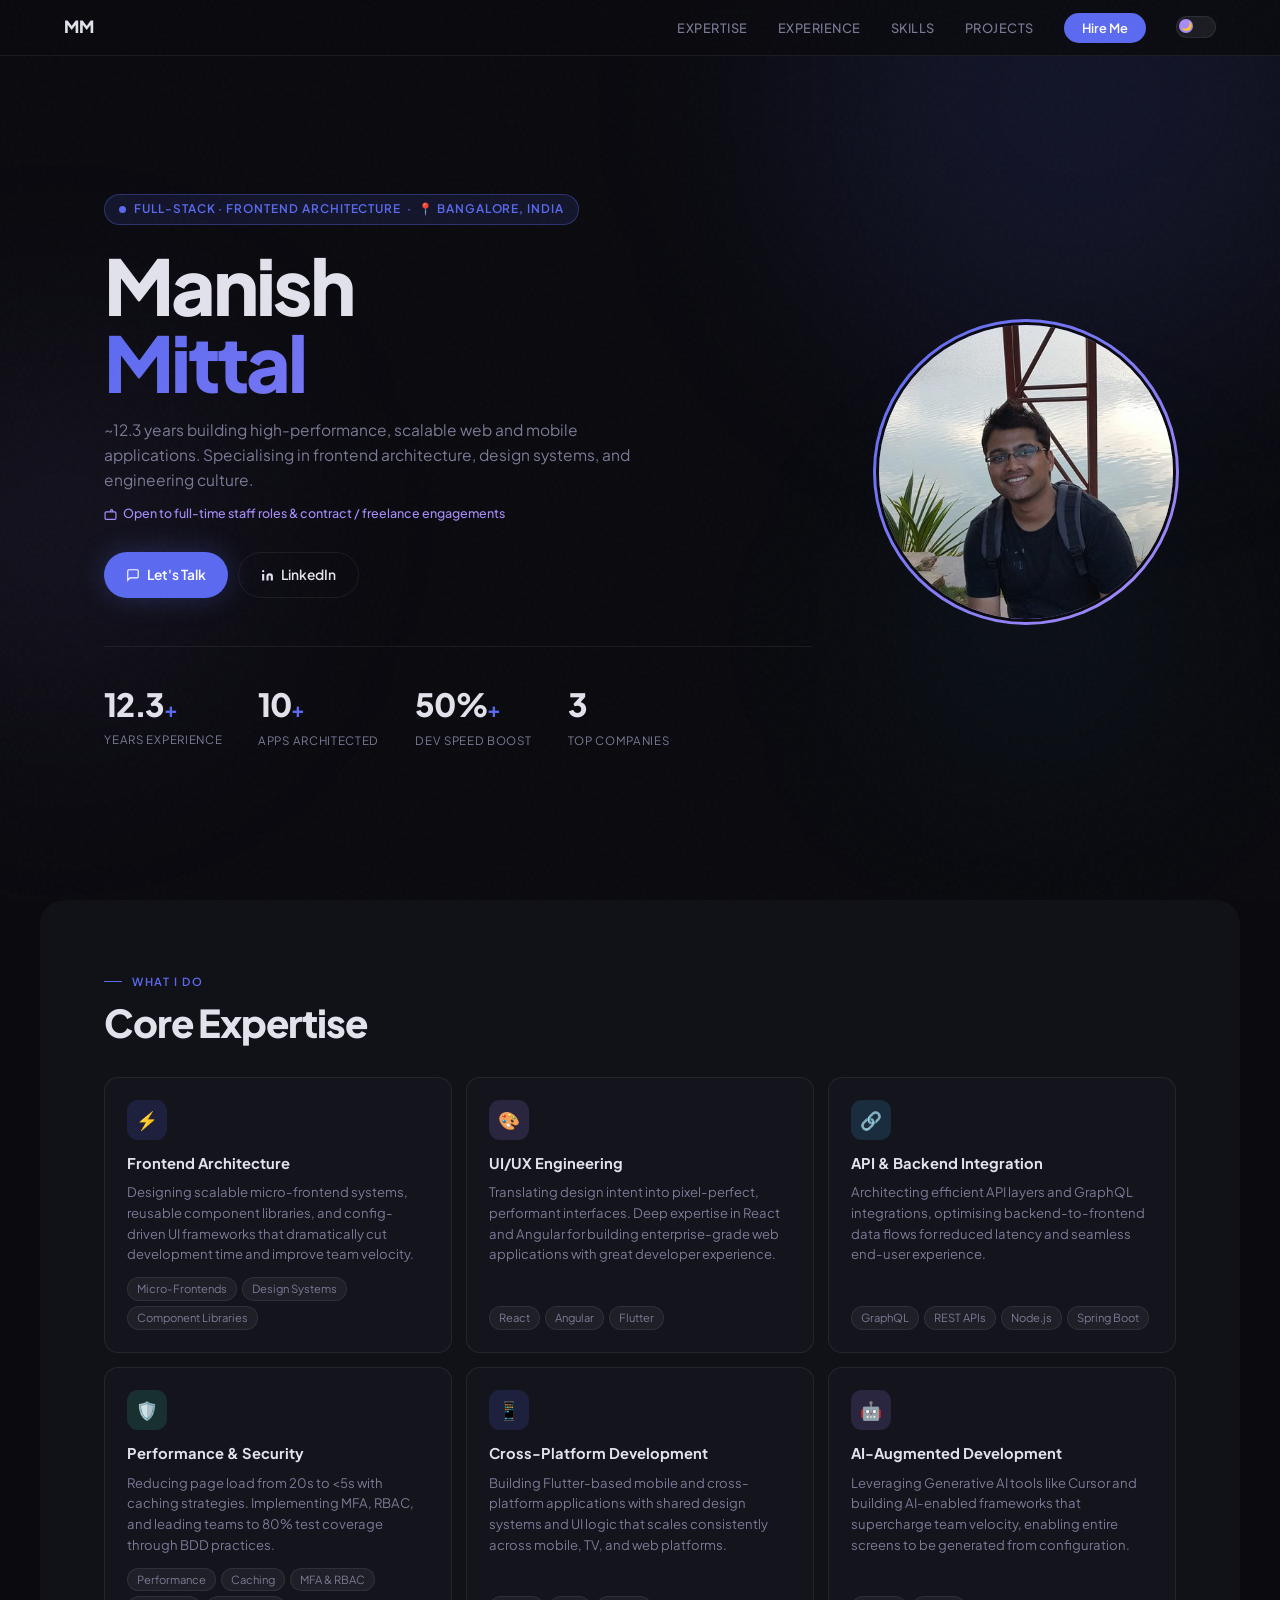
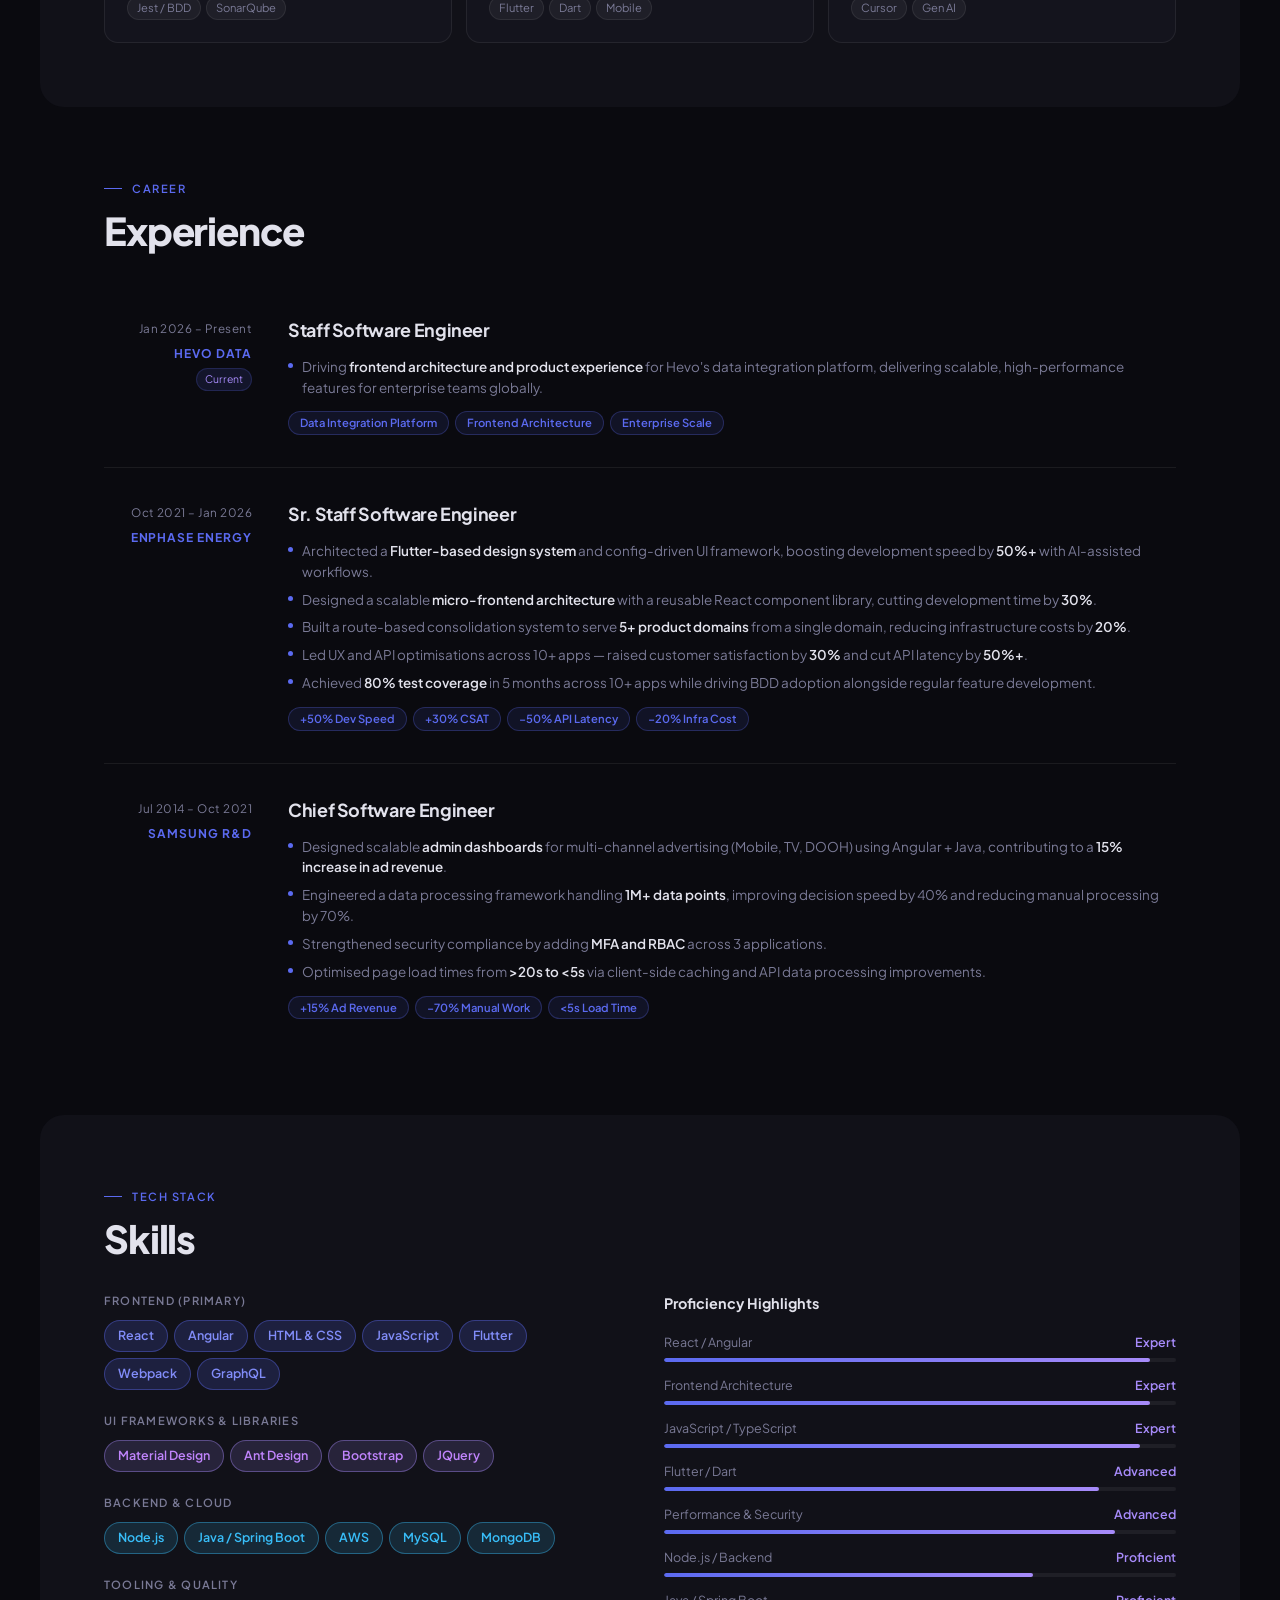
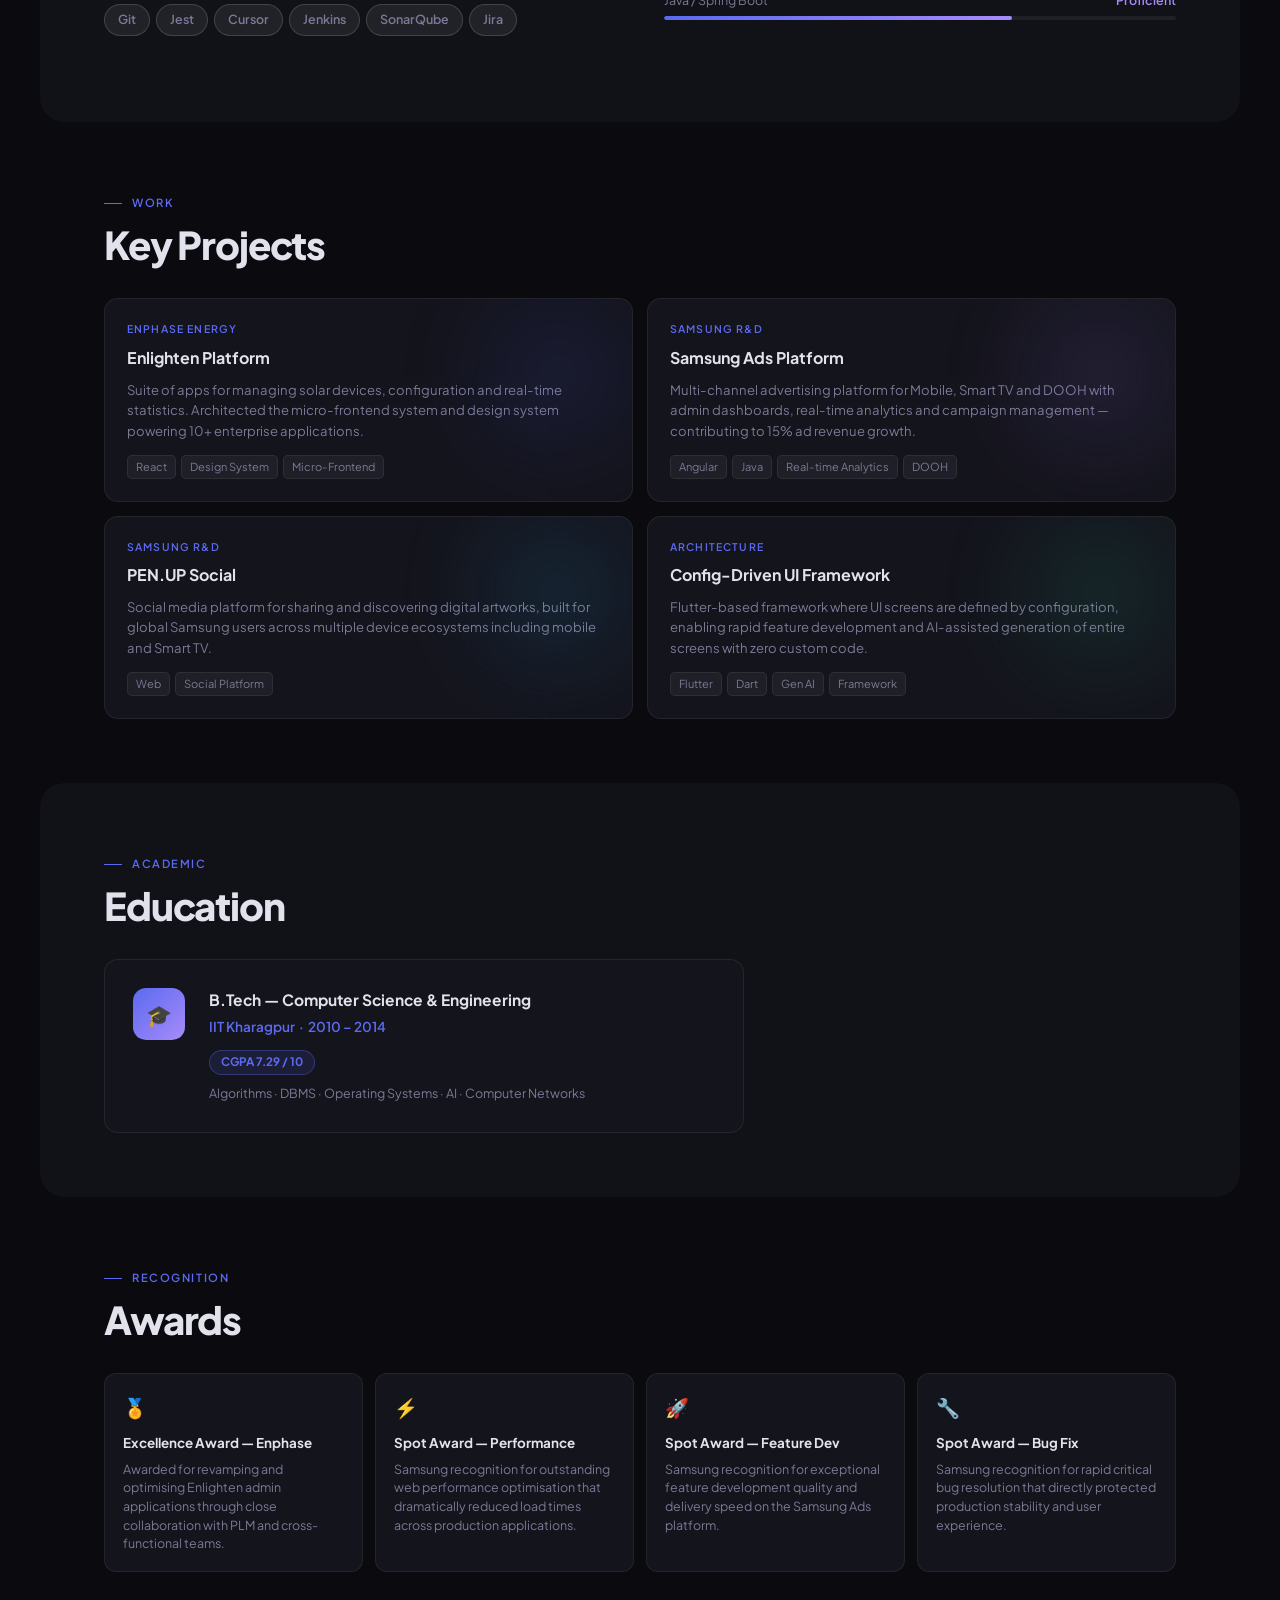
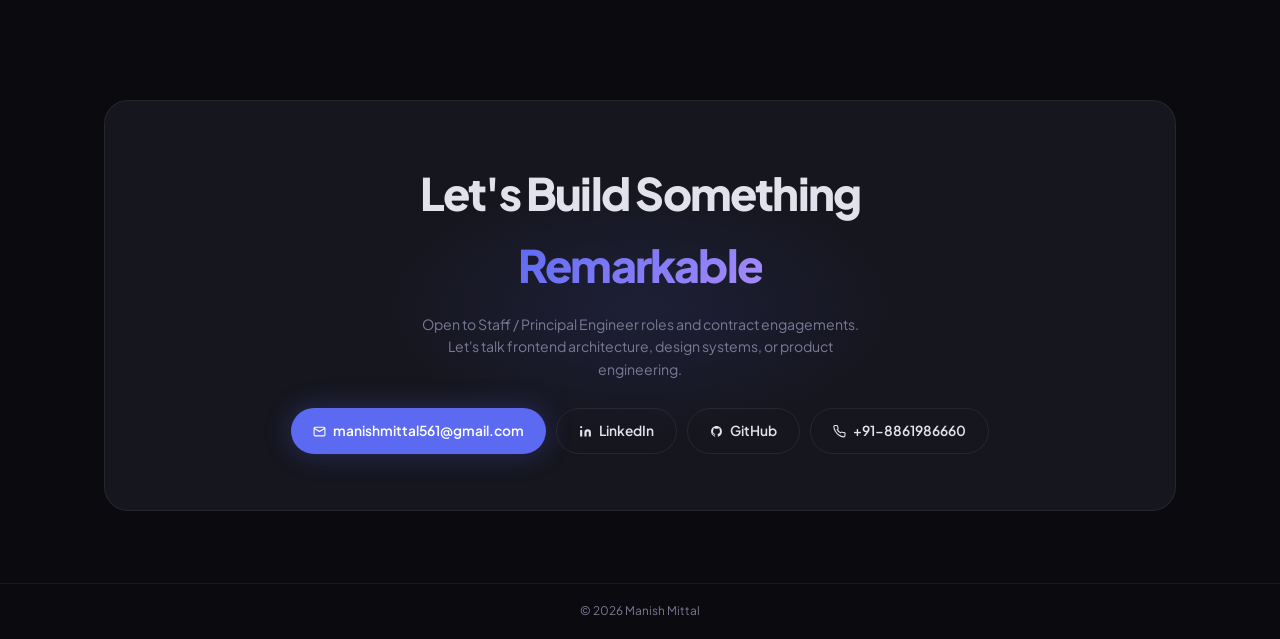
==== commit befa8fde: "Add files via upload" ====
--- a/index.html
+++ b/index.html
@@ -1,691 +1,870 @@
-<!DOCTYPE html>
-<html lang="en">
-
-<head>
-  <meta charset="utf-8">
-  <title>Manish Mittal</title>
-  <meta content="width=device-width, initial-scale=1.0" name="viewport">
-  <meta content="Personal Website" name="keywords">
-
-  <!-- css and images -->
-  <link href="img/favicon.ico" rel="icon">
-  <link href="lib/bootstrap/css/bootstrap.min.css" rel="stylesheet">
-
-  <!-- Libraries CSS Files -->
-  <link href="lib/font-awesome/css/font-awesome.min.css" rel="stylesheet">
-  <link href="lib/animate/animate.min.css" rel="stylesheet">
-  <link href="lib/ionicons/css/ionicons.min.css" rel="stylesheet">
-  <link href="lib/owlcarousel/assets/owl.carousel.min.css" rel="stylesheet">
-  <link href="lib/lightbox/css/lightbox.min.css" rel="stylesheet">
-
-  <!-- Main Stylesheet File -->
-  <link href="css/style-purple.css" rel="stylesheet">
-</head>
-
-<body id="page-top">
-
-  <!--/ Nav Star /-->
-  <nav class="navbar navbar-b navbar-trans navbar-expand-md fixed-top" id="mainNav">
-    <div class="container">
-      <a class="navbar-brand js-scroll" href="#page-top">Manish</a>
-      <button class="navbar-toggler collapsed" type="button" data-toggle="collapse" data-target="#navbarDefault" aria-controls="navbarDefault"
-        aria-expanded="false" aria-label="Toggle navigation">
-        <span></span>
-        <span></span>
-        <span></span>
-      </button>
-      <div class="navbar-collapse collapse justify-content-end" id="navbarDefault">
-        <ul class="navbar-nav">
-          <li class="nav-item">
-            <a class="nav-link js-scroll active" href="#home">Home</a>
-          </li>
-          <li class="nav-item">
-            <a class="nav-link js-scroll" href="#about">About</a>
-          </li>
-          <li class="nav-item">
-            <a class="nav-link js-scroll" href="#service">Interests</a>
-          </li>
-          <li class="nav-item">
-            <a class="nav-link js-scroll" href="#work">Work</a>
-          </li>
-          <li class="nav-item">
-            <a class="nav-link js-scroll" href="#blog">Blog</a>
-          </li>
-          <li class="nav-item">
-            <a class="nav-link js-scroll" href="#contact">Contact</a>
-          </li>
-        </ul>
-      </div>
-    </div>
-  </nav>
-  <!--/ Nav End /-->
-
-  <!--/ Intro Skew Star /-->
-  <div id="home" class="intro route bg-image" style="background-image: url(img/profile-background.jpg)">
-    <div class="overlay-itro"></div>
-    <div class="intro-content display-table">
-      <div class="table-cell">
-        <div class="container">
-          <!--<p class="display-6 color-d">Hello, world!</p>-->
-          <h1 class="intro-title mb-4">Manish Mittal</h1>
-          <p class="intro-subtitle">
-            <span class="text-slider-items">Full Stack Web Developer,Project Management,Problem Solving,Scrum Master,Team Player,Mentor</span>
-            <strong class="text-slider"></strong>
-          </p>
-        </div>
-      </div>
-    </div>
-  </div>
-  <!--/ Intro Skew End /-->
-
-  <section id="about" class="about-mf sect-pt4 route">
-    <div class="container">
-      <div class="row">
-        <div class="col-sm-12">
-          <div class="box-shadow-full">
-            <div class="row">
-              <div class="col-md-6">
-                <div class="row">
-                  <div class="col-sm-6 col-md-5">
-                    <div class="about-img">
-                      <img src="img/profile-logo.jpg" class="img-fluid rounded b-shadow-a" alt="">
-                      <div style="font-size: 1.5rem">
-                        <a href="https://www.facebook.com/manish.iit/" target="_blank">
-                          <i class="ion-social-facebook"></i>
-                        </a>
-                        <a href="https://www.linkedin.com/in/manish-mittal-626a5331/" target="_blank">
-                          <i class="ion-social-linkedin"></i>
-                        </a>
-                        <a href="https://github.com/manish-mittal" target="_blank">
-                          <i class="ion-social-github"></i>
-                        </a>
-                      </div>
-                    </div>
-                  </div>
-                  <div class="col-sm-6 col-md-7">
-                    <div class="about-info">
-                      <p>
-                        <span class="title-s">Name: </span>
-                        <span>Manish Mittal</span>
-                      </p>
-                      <p>
-                        <span class="title-s">Profile: </span>
-                        <span>Full Stack Web Developer</span>
-                      </p>
-                      <p>
-                        <span class="title-s">Email: </span>
-                        <span>manishmittal561@gmail.com</span>
-                      </p>
-                      <p>
-                        <span class="title-s">Phone: </span>
-                        <span>+91-886198660</span>
-                      </p>
-                    </div>
-                  </div>
-                </div>
-              </div>
-              <div class="col-md-6">
-                <div class="about-me pt-4 pt-md-0">
-                  <div class="title-box-2">
-                    <h5 class="title-left">
-                      About me
-                    </h5>
-                  </div>
-                  <p style="text-align: justify;">
-                    Hi, I am Manish Mittal. I have done B.Tech in Computer Science from IIT Kharagpur. My native place is Katghora (Chhattisgarh)
-                    and currently residing in Bangalore.
-                  </p>
-                  <p style="text-align: justify;">
-                    Proficient web developer having 9+ years of industry experience with good problem solving and analytical skills. I have good
-                    knowledge and understanding on various frontend technologies like HTML, CSS, JavaScript, Angular and
-                    React. Having worked as a full stack developer, have an end-to-end understanding of application components
-                    like API, database, security, performance etc. I have good communication skills and collaborate well
-                    with different teams and stakeholders. I have been leading feature development, agile process, mentoring,
-                    hiring and onboarding people. I have experience with TDD(Jest, RTL), BDD(Cucumber) and A/B testing for
-                    quality.
-                  </p>
-                  <p style="text-align: justify;">
-                    Looking for opportunities which will provide me exposure and chance to enhance my skills alongside achieving organizations
-                    goals.
-                  </p>
-                </div>
-              </div>
-            </div>
-          </div>
-        </div>
-      </div>
-    </div>
-  </section>
-
-  <!--/ Section Services Star /-->
-  <section id="service" class="services-mf route">
-    <div class="container">
-      <div class="row">
-        <div class="col-sm-12">
-          <div class="title-box text-center">
-            <h3 class="title-a">
-              Interests
-            </h3>
-            <div class="line-mf"></div>
-          </div>
-        </div>
-      </div>
-      <div class="row">
-        <div class="col-md-4">
-          <div class="service-box">
-            <div class="service-ico">
-              <span class="ico-circle">
-                <i class="ion-code-working"></i>
-              </span>
-            </div>
-            <div class="service-content">
-              <h2 class="s-title">Web Development</h2>
-              <p class="s-description text-center">
-                Development of full website using React or Angular.
-              </p>
-            </div>
-          </div>
-        </div>
-        <div class="col-md-4">
-          <div class="service-box">
-            <div class="service-ico">
-              <span class="ico-circle">
-                <i class="ion-chatbubble-working"></i>
-              </span>
-            </div>
-            <div class="service-content">
-              <h2 class="s-title">Mentorship</h2>
-              <p class="s-description text-center">
-                Mentoring young talent for their career goals.
-              </p>
-            </div>
-          </div>
-        </div>
-        <div class="col-md-4">
-          <div class="service-box">
-            <div class="service-ico">
-              <span class="ico-circle">
-                <i class="ion-document-text"></i>
-              </span>
-            </div>
-            <div class="service-content">
-              <h2 class="s-title">Project Management</h2>
-              <p class="s-description text-center">
-                Project development and management with timely deliverables.
-              </p>
-            </div>
-          </div>
-        </div>
-        <div class="col-md-4">
-          <div class="service-box">
-            <div class="service-ico">
-              <span class="ico-circle">
-                <i class="ion-monitor"></i>
-              </span>
-            </div>
-            <div class="service-content">
-              <h2 class="s-title">Web Design</h2>
-              <p class="s-description text-center">
-                UX design and behaviour for applications and websites.
-              </p>
-            </div>
-          </div>
-        </div>
-        <div class="col-md-4">
-          <div class="service-box">
-            <div class="service-ico">
-              <span class="ico-circle">
-                <i class="ion-person-add"></i>
-              </span>
-            </div>
-            <div class="service-content">
-              <h2 class="s-title">Hiring</h2>
-              <p class="s-description text-center">
-                Getting involved in hiring the right candidate for organisation.
-              </p>
-            </div>
-          </div>
-        </div>
-        <div class="col-md-4">
-          <div class="service-box">
-            <div class="service-ico">
-              <span class="ico-circle">
-                <i class="ion-ios-pulse-strong"></i>
-              </span>
-            </div>
-            <div class="service-content">
-              <h2 class="s-title">Learning</h2>
-              <p class="s-description text-center">
-                Learn new technologies with POC's and impactful ideas.
-              </p>
-            </div>
-          </div>
-        </div>
-      </div>
-    </div>
-  </section>
-  <!--/ Section Services End /-->
-
-  <!-- 
-  <div class="section-counter paralax-mf bg-image" style="background-image: url(img/counters-bg.jpg)">
-    <div class="overlay-mf"></div>
-    <div class="container">
-      <div class="row">
-        <div class="col-sm-3 col-lg-3">
-          <div class="counter-box">
-            <div class="counter-ico">
-              <span class="ico-circle">
-                <i class="ion-checkmark-round"></i>
-              </span>
-            </div>
-            <div class="counter-num">
-              <p class="counter">450</p>
-              <span class="counter-text">WORKS COMPLETED</span>
-            </div>
-          </div>
-        </div>
-        <div class="col-sm-3 col-lg-3">
-          <div class="counter-box pt-4 pt-md-0">
-            <div class="counter-ico">
-              <span class="ico-circle">
-                <i class="ion-ios-calendar-outline"></i>
-              </span>
-            </div>
-            <div class="counter-num">
-              <p class="counter">15</p>
-              <span class="counter-text">YEARS OF EXPERIENCE</span>
-            </div>
-          </div>
-        </div>
-        <div class="col-sm-3 col-lg-3">
-          <div class="counter-box pt-4 pt-md-0">
-            <div class="counter-ico">
-              <span class="ico-circle">
-                <i class="ion-ios-people"></i>
-              </span>
-            </div>
-            <div class="counter-num">
-              <p class="counter">550</p>
-              <span class="counter-text">TOTAL CLIENTS</span>
-            </div>
-          </div>
-        </div>
-        <div class="col-sm-3 col-lg-3">
-          <div class="counter-box pt-4 pt-md-0">
-            <div class="counter-ico">
-              <span class="ico-circle">
-                <i class="ion-ribbon-a"></i>
-              </span>
-            </div>
-            <div class="counter-num">
-              <p class="counter">36</p>
-              <span class="counter-text">AWARD WON</span>
-            </div>
-          </div>
-        </div>
-      </div>
-    </div>
-  </div> -->
-
-  <!--/ Section Portfolio Star /-->
-  <section id="work" class="portfolio-mf sect-pt4 route">
-    <div class="container">
-      <div class="row">
-        <div class="col-sm-12">
-          <div class="title-box text-center">
-            <h3 class="title-a">
-              Portfolio
-            </h3>
-            <p class="subtitle-a">
-              Coming soon....
-            </p>
-            <div class="line-mf"></div>
-          </div>
-        </div>
-      </div>
-      <div class="row">
-        <div class="col-md-4">
-          <div class="work-box">
-            <a href="img/coming-soon.jpg" data-lightbox="gallery-mf">
-              <div class="work-img">
-                <img src="img/coming-soon.jpg" alt="" class="img-fluid">
-              </div>
-              <div class="work-content">
-                <div class="row">
-                  <div class="col-sm-8">
-                    <h2 class="w-title">Title</h2>
-                    <div class="w-more">
-                      <span class="w-ctegory">Name</span> /
-                      <span class="w-date">Date</span>
-                    </div>
-                  </div>
-                  <div class="col-sm-4">
-                    <div class="w-like">
-                      <span class="ion-ios-plus-outline"></span>
-                    </div>
-                  </div>
-                </div>
-              </div>
-            </a>
-          </div>
-        </div>
-        <div class="col-md-4">
-          <div class="work-box">
-            <a href="img/coming-soon.jpg" data-lightbox="gallery-mf">
-              <div class="work-img">
-                <img src="img/coming-soon.jpg" alt="" class="img-fluid">
-              </div>
-              <div class="work-content">
-                <div class="row">
-                  <div class="col-sm-8">
-                    <h2 class="w-title">Title</h2>
-                    <div class="w-more">
-                      <span class="w-ctegory">Name</span> /
-                      <span class="w-date">Date</span>
-                    </div>
-                  </div>
-                  <div class="col-sm-4">
-                    <div class="w-like">
-                      <span class="ion-ios-plus-outline"></span>
-                    </div>
-                  </div>
-                </div>
-              </div>
-            </a>
-          </div>
-        </div>
-        <div class="col-md-4">
-          <div class="work-box">
-            <a href="img/coming-soon.jpg" data-lightbox="gallery-mf">
-              <div class="work-img">
-                <img src="img/coming-soon.jpg" alt="" class="img-fluid">
-              </div>
-              <div class="work-content">
-                <div class="row">
-                  <div class="col-sm-8">
-                    <h2 class="w-title">Title</h2>
-                    <div class="w-more">
-                      <span class="w-ctegory">Name</span> /
-                      <span class="w-date">Date</span>
-                    </div>
-                  </div>
-                  <div class="col-sm-4">
-                    <div class="w-like">
-                      <span class="ion-ios-plus-outline"></span>
-                    </div>
-                  </div>
-                </div>
-              </div>
-            </a>
-          </div>
-        </div>
-      </div>
-    </div>
-  </section>
-  <!--/ Section Portfolio End /-->
-
-  <!--/ Section Testimonials Star /-->
-  <div class="testimonials paralax-mf bg-image" style="background-image: url(img/overlay-bg.jpg)">
-    <div class="overlay-mf"></div>
-    <div class="container">
-      <div class="row">
-        <div class="col-md-12">
-          <div id="testimonial-mf" class="owl-carousel owl-theme">
-            <div class="testimonial-box">
-              <div class="author-test">
-                <img src="img/testimoney-1.png" alt="" class=" b-shadow-a">
-              </div>
-            </div>
-            <div class="testimonial-box">
-              <div class="author-test">
-                <img src="img/testimoney-2.png" alt="" class=" b-shadow-a">
-              </div>
-            </div>
-          </div>
-        </div>
-      </div>
-    </div>
-  </div>
-
-  <!--/ Section Blog Star /-->
-  <section id="blog" class="blog-mf sect-pt4 route">
-    <div class="container">
-      <div class="row">
-        <div class="col-sm-12">
-          <div class="title-box text-center">
-            <h3 class="title-a">
-              Blog
-            </h3>
-            <p class="subtitle-a">
-              Technical blogs
-            </p>
-            <div class="line-mf"></div>
-          </div>
-        </div>
-      </div>
-      <div class="row">
-        <div class="col-md-4">
-          <div class="card card-blog">
-            <div class="card-img">
-              <a href="#">
-                <img src="img/coming-soon.jpg" alt="" class="img-fluid">
-              </a>
-            </div>
-            <div class="card-body">
-              <div class="card-category-box">
-                <div class="card-category">
-                  <h6 class="category">Blog Category</h6>
-                </div>
-              </div>
-              <h3 class="card-title">
-                <a href="#">Blog title</a>
-              </h3>
-              <p class="card-description">
-                Brief about blog
-              </p>
-            </div>
-            <div class="card-footer">
-              <div class="post-author">
-                <a href="#">
-                  <span class="author">Manish Mittal</span>
-                </a>
-              </div>
-              <div class="post-date">
-                <span class="ion-ios-clock-outline"></span> 10 min
-              </div>
-            </div>
-          </div>
-        </div>
-        <div class="col-md-4">
-          <div class="card card-blog">
-            <div class="card-img">
-              <a href="#">
-                <img src="img/coming-soon.jpg" alt="" class="img-fluid">
-              </a>
-            </div>
-            <div class="card-body">
-              <div class="card-category-box">
-                <div class="card-category">
-                  <h6 class="category">Blog Category</h6>
-                </div>
-              </div>
-              <h3 class="card-title">
-                <a href="#">Blog title</a>
-              </h3>
-              <p class="card-description">
-                Brief about blog
-              </p>
-            </div>
-            <div class="card-footer">
-              <div class="post-author">
-                <a href="#">
-                  <span class="author">Manish Mittal</span>
-                </a>
-              </div>
-              <div class="post-date">
-                <span class="ion-ios-clock-outline"></span> 10 min
-              </div>
-            </div>
-          </div>
-        </div>
-        <div class="col-md-4">
-          <div class="card card-blog">
-            <div class="card-img">
-              <a href="#">
-                <img src="img/coming-soon.jpg" alt="" class="img-fluid">
-              </a>
-            </div>
-            <div class="card-body">
-              <div class="card-category-box">
-                <div class="card-category">
-                  <h6 class="category">Blog Category</h6>
-                </div>
-              </div>
-              <h3 class="card-title">
-                <a href="#">Blog title</a>
-              </h3>
-              <p class="card-description">
-                Brief about blog
-              </p>
-            </div>
-            <div class="card-footer">
-              <div class="post-author">
-                <a href="#">
-                  <span class="author">Manish Mittal</span>
-                </a>
-              </div>
-              <div class="post-date">
-                <span class="ion-ios-clock-outline"></span> 10 min
-              </div>
-            </div>
-          </div>
-        </div>
-      </div>
-    </div>
-  </section>
-  <!--/ Section Blog End /-->
-
-  <!--/ Section Contact-Footer Star /-->
-  <section class="paralax-mf footer-paralax bg-image sect-mt4 route" style="background-image: url(img/overlay-bg.jpg)">
-    <div class="overlay-mf"></div>
-    <div class="container">
-      <div class="row">
-        <div class="col-sm-12">
-          <div class="contact-mf">
-            <div id="contact" class="box-shadow-full">
-              <div class="row">
-                <div class="col-md-6">
-                  <div class="title-box-2">
-                    <h5 class="title-left">
-                      Message Me
-                    </h5>
-                  </div>
-                  <div>
-                    <form action="" method="post" role="form" class="contactForm">
-                      <div id="sendmessage">Your message has been sent. Thank you!</div>
-                      <div id="errormessage"></div>
-                      <div class="row">
-                        <div class="col-md-12 mb-3">
-                          <div class="form-group">
-                            <input type="text" name="name" class="form-control" id="name" placeholder="Your Name" data-rule="minlen:4" data-msg="Please enter at least 4 chars"
-                            />
-                            <div class="validation"></div>
-                          </div>
-                        </div>
-                        <div class="col-md-12 mb-3">
-                          <div class="form-group">
-                            <input type="email" class="form-control" name="email" id="email" placeholder="Your Email" data-rule="email" data-msg="Please enter a valid email"
-                            />
-                            <div class="validation"></div>
-                          </div>
-                        </div>
-                        <div class="col-md-12 mb-3">
-                          <div class="form-group">
-                            <input type="text" class="form-control" name="subject" id="subject" placeholder="Subject" data-rule="minlen:4" data-msg="Please enter at least 8 chars of subject"
-                            />
-                            <div class="validation"></div>
-                          </div>
-                        </div>
-                        <div class="col-md-12 mb-3">
-                          <div class="form-group">
-                            <textarea class="form-control" name="message" rows="5" data-rule="required" data-msg="Please write something for us" placeholder="Message"></textarea>
-                            <div class="validation"></div>
-                          </div>
-                        </div>
-                        <div class="col-md-12">
-                          <button type="submit" class="button button-a button-big button-rouded">Send Message</button>
-                        </div>
-                      </div>
-                    </form>
-                  </div>
-                </div>
-                <div class="col-md-6">
-                  <div class="title-box-2 pt-4 pt-md-0">
-                    <h5 class="title-left">
-                      Get in Touch
-                    </h5>
-                  </div>
-                  <div class="more-info">
-                    <p class="lead">
-                      You can get in touch with me using below communication channels
-                    </p>
-                    <ul class="list-ico">
-                      <li>
-                        <span class="ion-ios-location"></span> Bangalore</li>
-                      <li>
-                        <span class="ion-ios-telephone"></span> +91-8861986660</li>
-                      <li>
-                        <span class="ion-email"></span> manishmittal561@gmail.com</li>
-                    </ul>
-                  </div>
-                  <div class="socials">
-                    <ul>
-                      <li>
-                        <a href="https://www.facebook.com/manish.iit/" target="_blank">
-                          <span class="ico-circle">
-                            <i class="ion-social-facebook"></i>
-                          </span>
-                        </a>
-                      </li>
-                      <li>
-                        <a href="https://www.linkedin.com/in/manish-mittal-626a5331/" target="_blank">
-                          <span class="ico-circle">
-                            <i class="ion-social-linkedin"></i>
-                          </span>
-                        </a>
-                      </li>
-                    </ul>
-                  </div>
-                </div>
-              </div>
-            </div>
-          </div>
-        </div>
-      </div>
-    </div>
-  </section>
-  <!--/ Section Contact-footer End /-->
-
-  <a href="#" class="back-to-top">
-    <i class="fa fa-chevron-up"></i>
-  </a>
-  <div id="preloader"></div>
-
-  <!-- JavaScript Libraries -->
-  <script src="lib/jquery/jquery.min.js"></script>
-  <script src="lib/jquery/jquery-migrate.min.js"></script>
-  <script src="lib/popper/popper.min.js"></script>
-  <script src="lib/bootstrap/js/bootstrap.min.js"></script>
-  <script src="lib/easing/easing.min.js"></script>
-  <script src="lib/counterup/jquery.waypoints.min.js"></script>
-  <script src="lib/counterup/jquery.counterup.js"></script>
-  <script src="lib/owlcarousel/owl.carousel.min.js"></script>
-  <script src="lib/lightbox/js/lightbox.min.js"></script>
-  <script src="lib/typed/typed.min.js"></script>
-
-  <!-- Template Main Javascript File -->
-  <script src="js/main.js"></script>
-
-</body>
-
-</html>+<!DOCTYPE html>
+<html lang="en">
+<head>
+<meta charset="UTF-8" />
+<meta name="viewport" content="width=device-width, initial-scale=1.0" />
+<title>Manish Mittal — Full-Stack Software Engineer</title>
+<link rel="preconnect" href="https://fonts.googleapis.com" />
+<link rel="preconnect" href="https://fonts.gstatic.com" crossorigin />
+<link href="https://fonts.googleapis.com/css2?family=Plus+Jakarta+Sans:wght@400;500;600;700;800&display=swap" rel="stylesheet" />
+<style>
+  *, *::before, *::after { box-sizing: border-box; margin: 0; padding: 0; }
+
+  :root {
+    --bg: #0a0a0f;
+    --bg2: #111118;
+    --surface: #16161f;
+    --border: rgba(255,255,255,0.07);
+    --accent: #5b6af0;
+    --accent2: #a78bfa;
+    --accent3: #38bdf8;
+    --text: #e2e2ec;
+    --muted: #7a7a96;
+    --card-bg: rgba(22,22,31,0.9);
+    --font: 'Plus Jakarta Sans', sans-serif;
+    --nav-bg: rgba(10,10,15,0.82);
+    --scrollbar-thumb: #16161f;
+    --orb1-bg: rgba(91,106,240,0.11);
+    --orb2-bg: rgba(167,139,250,0.07);
+    --orb3-bg: rgba(56,189,248,0.06);
+  }
+
+  body.light {
+    --bg: #f4f4f8;
+    --bg2: #ebebf2;
+    --surface: #e2e2ec;
+    --border: rgba(0,0,0,0.08);
+    --text: #111118;
+    --muted: #5a5a72;
+    --card-bg: rgba(255,255,255,0.92);
+    --nav-bg: rgba(244,244,248,0.88);
+    --scrollbar-thumb: #d0d0e0;
+    --orb1-bg: rgba(91,106,240,0.09);
+    --orb2-bg: rgba(167,139,250,0.06);
+    --orb3-bg: rgba(56,189,248,0.05);
+  }
+
+  html { scroll-behavior: smooth; }
+
+  body {
+    background: var(--bg);
+    color: var(--text);
+    font-family: var(--font);
+    font-weight: 400;
+    font-size: 15px;
+    line-height: 1.6;
+    overflow-x: hidden;
+  }
+
+  body::before {
+    content: '';
+    position: fixed; inset: 0;
+    background-image: url("data:image/svg+xml,%3Csvg viewBox='0 0 256 256' xmlns='http://www.w3.org/2000/svg'%3E%3Cfilter id='n'%3E%3CfeTurbulence type='fractalNoise' baseFrequency='0.9' numOctaves='4' stitchTiles='stitch'/%3E%3C/filter%3E%3Crect width='100%25' height='100%25' filter='url(%23n)' opacity='1'/%3E%3C/svg%3E");
+    opacity: 0.025; pointer-events: none; z-index: 9999;
+  }
+
+  .orb { position: fixed; border-radius: 50%; filter: blur(110px); pointer-events: none; z-index: 0; animation: drift 22s ease-in-out infinite alternate; }
+  .orb1 { width: 560px; height: 560px; background: var(--orb1-bg); top: -180px; right: -80px; }
+  .orb2 { width: 380px; height: 380px; background: var(--orb2-bg); bottom: 20%; left: -130px; animation-delay: -9s; }
+  .orb3 { width: 280px; height: 280px; background: var(--orb3-bg); top: 55%; right: 8%; animation-delay: -5s; }
+  @keyframes drift { from { transform: translate(0,0) scale(1); } to { transform: translate(36px,52px) scale(1.07); } }
+
+  /* NAV */
+  nav {
+    position: fixed; top: 0; left: 0; right: 0; z-index: 100;
+    padding: 14px 5%;
+    display: flex; align-items: center; justify-content: space-between;
+    background: var(--nav-bg); backdrop-filter: blur(20px);
+    border-bottom: 1px solid var(--border);
+    transition: padding 0.3s, background 0.3s;
+  }
+  .nav-logo { font-weight: 800; font-size: 1.05rem; color: var(--text); text-decoration: none; letter-spacing: -0.01em; }
+  .nav-logo span { display: none; }
+  .nav-links { display: flex; gap: 30px; list-style: none; }
+  .nav-links a { color: var(--muted); text-decoration: none; font-size: 0.8rem; font-weight: 500; letter-spacing: 0.04em; text-transform: uppercase; transition: color 0.2s; }
+  .nav-links a:hover { color: var(--text); }
+  .nav-cta { background: var(--accent); color: #fff !important; padding: 7px 18px; border-radius: 100px; text-transform: none !important; letter-spacing: 0 !important; font-weight: 600 !important; transition: background 0.2s, transform 0.2s !important; }
+  .nav-cta:hover { background: #4a59e0 !important; transform: translateY(-1px); }
+
+  /* THEME TOGGLE */
+  .theme-toggle {
+    width: 40px; height: 22px;
+    background: var(--border);
+    border: 1.5px solid var(--border);
+    border-radius: 100px;
+    position: relative;
+    cursor: pointer;
+    flex-shrink: 0;
+    transition: background 0.3s, border-color 0.3s;
+    outline: none;
+    padding: 0;
+  }
+  .theme-toggle:hover { border-color: var(--accent); }
+  .theme-toggle-thumb {
+    position: absolute;
+    top: 2px; left: 2px;
+    width: 14px; height: 14px;
+    border-radius: 50%;
+    background: var(--muted);
+    transition: transform 0.25s, background 0.25s;
+    display: flex; align-items: center; justify-content: center;
+    font-size: 9px; line-height: 1;
+  }
+  body.light .theme-toggle-thumb {
+    transform: translateX(18px);
+    background: var(--accent);
+  }
+  body:not(.light) .theme-toggle-thumb { background: var(--accent2); }
+
+  .hamburger { display: none; flex-direction: column; gap: 5px; cursor: pointer; background: none; border: none; padding: 4px; }
+  .hamburger span { display: block; width: 22px; height: 2px; background: var(--text); border-radius: 2px; }
+
+  /* HERO */
+  #hero {
+    position: relative; z-index: 1;
+    min-height: 100vh;
+    display: flex; flex-direction: column; justify-content: center;
+    padding: 100px 5% 56px;
+    max-width: 1200px; margin: 0 auto;
+  }
+
+  .hero-eyebrow {
+    display: inline-flex; align-items: center; gap: 8px;
+    background: rgba(91,106,240,0.12); border: 1px solid rgba(91,106,240,0.35);
+    border-radius: 100px; padding: 5px 14px;
+    font-size: 0.74rem; letter-spacing: 0.08em; text-transform: uppercase;
+    color: var(--accent); margin-bottom: 22px; width: fit-content;
+    animation: fadeUp 0.8s ease both; font-weight: 600;
+  }
+  body.light .hero-eyebrow {
+    background: rgba(91,106,240,0.1); border-color: rgba(91,106,240,0.5);
+    color: #3d4ed8;
+  }
+  .dot { width: 7px; height: 7px; border-radius: 50%; background: var(--accent); animation: pulse 2s ease infinite; }
+  @keyframes pulse { 0%,100%{opacity:1} 50%{opacity:0.3} }
+
+  h1 {
+    font-size: clamp(2.6rem, 6vw, 5.8rem);
+    font-weight: 800;
+    line-height: 1.0;
+    letter-spacing: -0.04em;
+    margin-bottom: 18px;
+    animation: fadeUp 0.8s 0.1s ease both;
+  }
+  h1 .line { display: block; }
+  h1 .accent { color: transparent; background: linear-gradient(135deg, var(--accent), var(--accent2)); -webkit-background-clip: text; background-clip: text; }
+
+  .hero-desc {
+    max-width: 540px; color: var(--muted); font-size: 0.97rem;
+    margin-bottom: 10px; animation: fadeUp 0.8s 0.18s ease both;
+  }
+  .hero-contract {
+    display: inline-flex; align-items: center; gap: 6px;
+    font-size: 0.78rem; color: var(--accent2); margin-bottom: 28px;
+    animation: fadeUp 0.8s 0.22s ease both; font-weight: 500;
+  }
+
+  .hero-actions { display: flex; gap: 10px; flex-wrap: wrap; animation: fadeUp 0.8s 0.28s ease both; }
+
+  .btn {
+    display: inline-flex; align-items: center; gap: 7px;
+    padding: 11px 22px; border-radius: 100px;
+    font-family: var(--font); font-size: 0.86rem; font-weight: 600;
+    text-decoration: none; cursor: pointer; transition: all 0.22s; border: none;
+  }
+  .btn-primary { background: var(--accent); color: #fff; box-shadow: 0 0 28px rgba(91,106,240,0.28); }
+  .btn-primary:hover { background: #4a59e0; transform: translateY(-2px); box-shadow: 0 0 44px rgba(91,106,240,0.42); }
+  .btn-ghost { background: transparent; border: 1px solid var(--border); color: var(--text); }
+  .btn-ghost:hover { border-color: rgba(255,255,255,0.22); background: transparent; transform: translateY(-2px); }
+
+  .hero-stats {
+    display: flex; gap: 36px; flex-wrap: wrap;
+    margin-top: 48px; padding-top: 32px;
+    border-top: 1px solid var(--border);
+    animation: fadeUp 0.8s 0.36s ease both;
+  }
+  .stat-num { font-size: 2rem; font-weight: 800; letter-spacing: -0.04em; color: var(--text); }
+  .stat-num .suffix { color: var(--accent); font-size: 1.3rem; font-weight: 700; }
+  .stat-label { font-size: 0.72rem; color: var(--muted); margin-top: 1px; text-transform: uppercase; letter-spacing: 0.06em; }
+
+  @keyframes fadeUp { from{opacity:0;transform:translateY(20px)} to{opacity:1;transform:translateY(0)} }
+
+  /* SECTIONS */
+  section { position: relative; z-index: 1; padding: 64px 5%; max-width: 1200px; margin: 0 auto; }
+
+  .section-label {
+    display: inline-flex; align-items: center; gap: 10px;
+    font-size: 0.7rem; letter-spacing: 0.14em; text-transform: uppercase;
+    color: var(--accent); margin-bottom: 12px; font-weight: 600;
+  }
+  .section-label::before { content: ''; display: block; width: 18px; height: 1px; background: var(--accent); }
+
+  h2 { font-size: clamp(1.5rem, 3.2vw, 2.4rem); font-weight: 800; letter-spacing: -0.03em; margin-bottom: 32px; line-height: 1.1; }
+
+  /* EXPERTISE */
+  #expertise { background: var(--bg2); border-radius: 24px; }
+
+  .expertise-grid { display: grid; grid-template-columns: repeat(3, 1fr); gap: 14px; }
+
+  .expertise-card {
+    background: var(--card-bg); border: 1px solid var(--border); border-radius: 14px;
+    padding: 22px; transition: all 0.25s; position: relative; overflow: hidden;
+    display: flex; flex-direction: column;
+  }
+  .expertise-card::before {
+    content: ''; position: absolute; inset: 0;
+    background: linear-gradient(135deg, rgba(91,106,240,0.06) 0%, transparent 60%);
+    opacity: 0; transition: opacity 0.25s;
+  }
+  .expertise-card:hover { border-color: rgba(91,106,240,0.45); transform: translateY(-4px); box-shadow: 0 8px 32px rgba(91,106,240,0.22); }
+  .expertise-card:hover::before { opacity: 1; }
+
+  .card-icon { width: 40px; height: 40px; border-radius: 11px; display: flex; align-items: center; justify-content: center; font-size: 1.1rem; margin-bottom: 12px; flex-shrink: 0; }
+  .icon-blue  { background: rgba(91,106,240,0.15); }
+  .icon-violet{ background: rgba(167,139,250,0.15); }
+  .icon-sky   { background: rgba(56,189,248,0.15); }
+  .icon-green { background: rgba(52,211,153,0.15); }
+
+  .card-title { font-size: 0.92rem; font-weight: 700; margin-bottom: 7px; }
+  .card-body { color: var(--muted); font-size: 0.82rem; line-height: 1.58; flex: 1; }
+  .tag-row { display: flex; flex-wrap: wrap; gap: 5px; margin-top: 12px; }
+  .tag { background: rgba(255,255,255,0.05); border: 1px solid var(--border); border-radius: 100px; padding: 2px 9px; font-size: 0.7rem; color: var(--muted); }
+
+  /* EXPERIENCE */
+  .timeline { display: flex; flex-direction: column; }
+
+  .tl-item {
+    display: grid; grid-template-columns: 148px 1fr; gap: 36px;
+    padding: 32px 0; border-bottom: 1px solid var(--border);
+  }
+  .tl-item:last-child { border-bottom: none; }
+
+  .tl-meta { text-align: right; padding-top: 4px; flex-shrink: 0; }
+  .tl-period { font-size: 0.73rem; color: var(--muted); letter-spacing: 0.04em; margin-bottom: 5px; }
+  .tl-company { font-size: 0.75rem; font-weight: 700; color: var(--accent); text-transform: uppercase; letter-spacing: 0.08em; }
+  .tl-badge { display: inline-block; background: rgba(91,106,240,0.12); border: 1px solid rgba(91,106,240,0.2); border-radius: 100px; padding: 2px 8px; font-size: 0.65rem; color: var(--accent2); margin-top: 5px; }
+
+  .tl-role { font-size: 1.12rem; font-weight: 700; margin-bottom: 12px; letter-spacing: -0.02em; }
+
+  .tl-bullets { list-style: none; display: flex; flex-direction: column; gap: 7px; }
+  .tl-bullets li {
+    display: flex; align-items: flex-start; gap: 9px;
+    color: var(--muted); font-size: 0.84rem; line-height: 1.55;
+    text-align: left;
+  }
+  .tl-bullet-dot {
+    width: 5px; height: 5px; border-radius: 50%;
+    background: var(--accent); flex-shrink: 0; margin-top: 6px;
+  }
+  .tl-bullet-text { flex: 1; }
+  .tl-bullets strong { color: var(--text); font-weight: 600; }
+
+  .impact-pills { display: flex; flex-wrap: wrap; gap: 6px; margin-top: 13px; }
+  .impact-pill {
+    background: rgba(91,106,240,0.1); border: 1px solid rgba(91,106,240,0.28);
+    border-radius: 100px; padding: 2px 11px; font-size: 0.7rem; color: var(--accent); font-weight: 600;
+  }
+  body.light .impact-pill {
+    background: rgba(91,106,240,0.08); border-color: rgba(91,106,240,0.35); color: #3d4ed8;
+  }
+
+  /* SKILLS */
+  #skills { background: var(--bg2); border-radius: 24px; }
+  .skills-layout { display: grid; grid-template-columns: 1fr 1fr; gap: 48px; align-items: start; }
+
+  .skill-group { margin-bottom: 22px; }
+  .skill-group-label { font-size: 0.7rem; letter-spacing: 0.11em; text-transform: uppercase; color: var(--muted); margin-bottom: 10px; font-weight: 600; }
+  .skill-pills { display: flex; flex-wrap: wrap; gap: 6px; }
+  .skill-pill { padding: 5px 13px; border-radius: 100px; font-size: 0.78rem; font-weight: 600; border: 1px solid transparent; transition: all 0.2s; cursor: default; }
+  .skill-pill:hover { opacity: 0.85; transform: translateY(-1px); }
+  .pill-primary  { background: rgba(91,106,240,0.18); border-color: rgba(91,106,240,0.4); color: #818cf8; }
+  .pill-secondary{ background: rgba(167,139,250,0.15); border-color: rgba(167,139,250,0.4); color: #c084fc; }
+  .pill-tertiary { background: rgba(56,189,248,0.14); border-color: rgba(56,189,248,0.4); color: #38bdf8; }
+  .pill-neutral  { background: rgba(255,255,255,0.07); border-color: rgba(255,255,255,0.15); color: var(--muted); }
+
+  body.light .pill-primary  { background: rgba(91,106,240,0.12); border-color: rgba(91,106,240,0.4); color: #3d4ed8; }
+  body.light .pill-secondary{ background: rgba(147,51,234,0.1); border-color: rgba(147,51,234,0.35); color: #7c3aed; }
+  body.light .pill-tertiary { background: rgba(14,165,233,0.1); border-color: rgba(14,165,233,0.35); color: #0284c7; }
+  body.light .pill-neutral  { background: rgba(0,0,0,0.06); border-color: rgba(0,0,0,0.14); color: #4a4a6a; }
+
+  .prof-title { font-size: 0.9rem; font-weight: 700; margin-bottom: 18px; }
+  .prof-bar-group { margin-bottom: 14px; }
+  .prof-bar-label { display: flex; justify-content: space-between; margin-bottom: 5px; font-size: 0.78rem; color: var(--muted); }
+  .prof-bar-label span:last-child { color: var(--accent2); font-weight: 600; }
+  .prof-bar-track { height: 4px; background: rgba(255,255,255,0.06); border-radius: 100px; overflow: hidden; }
+  .prof-bar-fill { height: 100%; border-radius: 100px; background: linear-gradient(90deg, var(--accent), var(--accent2)); transform-origin: left; animation: barGrow 1.4s cubic-bezier(0.22,1,0.36,1) both; }
+  @keyframes barGrow { from{transform:scaleX(0)} to{transform:scaleX(1)} }
+
+  /* PROJECTS */
+  .projects-grid { display: grid; grid-template-columns: repeat(2, 1fr); gap: 14px; }
+
+  .project-card {
+    background: var(--card-bg); border: 1px solid var(--border); border-radius: 14px; padding: 22px;
+    position: relative; overflow: hidden; transition: all 0.25s;
+    display: flex; flex-direction: column;
+  }
+  .project-card:hover { border-color: rgba(91,106,240,0.45); transform: translateY(-4px); box-shadow: 0 8px 32px rgba(91,106,240,0.22); }
+  .project-glow { position: absolute; top: 0; right: 0; width: 150px; height: 150px; border-radius: 50%; filter: blur(50px); opacity: 0.12; pointer-events: none; }
+  .project-label { font-size: 0.66rem; letter-spacing: 0.11em; text-transform: uppercase; color: var(--accent); margin-bottom: 7px; font-weight: 600; }
+  .project-title { font-size: 1rem; font-weight: 700; margin-bottom: 9px; }
+  .project-desc { color: var(--muted); font-size: 0.82rem; line-height: 1.55; margin-bottom: 14px; flex: 1; }
+  .project-tags { display: flex; flex-wrap: wrap; gap: 5px; }
+  .project-tag { background: rgba(255,255,255,0.05); border: 1px solid var(--border); border-radius: 5px; padding: 2px 8px; font-size: 0.69rem; color: var(--muted); }
+
+  /* EDUCATION */
+  #education { background: var(--bg2); border-radius: 24px; }
+  .edu-card {
+    background: var(--card-bg); border: 1px solid var(--border); border-radius: 14px; padding: 28px;
+    display: flex; gap: 24px; align-items: flex-start; max-width: 640px;
+  }
+  .edu-badge { width: 52px; height: 52px; border-radius: 13px; background: linear-gradient(135deg, var(--accent), var(--accent2)); display: flex; align-items: center; justify-content: center; font-size: 1.3rem; flex-shrink: 0; }
+  .edu-degree { font-size: 0.97rem; font-weight: 700; margin-bottom: 3px; }
+  .edu-school { color: var(--accent); font-size: 0.85rem; font-weight: 600; margin-bottom: 5px; }
+  .edu-meta { color: var(--muted); font-size: 0.78rem; }
+  .edu-cgpa { display: inline-block; background: rgba(91,106,240,0.12); border: 1px solid rgba(91,106,240,0.35); color: var(--accent); border-radius: 100px; padding: 2px 11px; font-size: 0.73rem; font-weight: 700; margin-top: 7px; }
+  body.light .edu-cgpa { background: rgba(91,106,240,0.1); border-color: rgba(91,106,240,0.4); color: #3d4ed8; }
+
+  /* AWARDS */
+  .awards-grid { display: grid; grid-template-columns: repeat(4, 1fr); gap: 12px; }
+
+  .award-card {
+    background: var(--card-bg); border: 1px solid var(--border); border-radius: 12px; padding: 18px;
+    transition: all 0.25s; display: flex; flex-direction: column;
+  }
+  .award-card:hover { border-color: rgba(91,106,240,0.45); transform: translateY(-4px); box-shadow: 0 8px 32px rgba(91,106,240,0.22); }
+  .award-icon { font-size: 1.2rem; margin-bottom: 9px; }
+  .award-title { font-size: 0.84rem; font-weight: 700; margin-bottom: 6px; }
+  .award-desc { color: var(--muted); font-size: 0.78rem; line-height: 1.5; flex: 1; }
+
+  /* CONTACT */
+  #contact { text-align: center; padding-bottom: 72px; }
+  .contact-inner {
+    background: var(--surface); border: 1px solid var(--border); border-radius: 24px; padding: 56px 40px;
+    position: relative; overflow: hidden;
+  }
+  .contact-inner::before {
+    content: ''; position: absolute; top: 50%; left: 50%; transform: translate(-50%,-50%);
+    width: 520px; height: 260px; background: radial-gradient(ellipse, rgba(91,106,240,0.11) 0%, transparent 70%); pointer-events: none;
+  }
+  .contact-title { font-size: clamp(1.7rem, 4vw, 2.8rem); font-weight: 800; letter-spacing: -0.04em; margin-bottom: 12px; position: relative; }
+  .contact-desc { color: var(--muted); max-width: 440px; margin: 0 auto 28px; position: relative; font-size: 0.88rem; }
+  .contact-links { display: flex; gap: 10px; justify-content: center; flex-wrap: wrap; position: relative; }
+  .contact-link {
+    display: inline-flex; align-items: center; gap: 7px;
+    padding: 11px 22px; border-radius: 100px;
+    font-family: var(--font); font-size: 0.86rem; font-weight: 600;
+    text-decoration: none; cursor: pointer; transition: all 0.22s; border: none;
+  }
+  .contact-link.primary {
+    background: var(--accent); color: #fff;
+    box-shadow: 0 0 28px rgba(91,106,240,0.28); border: none;
+  }
+  .contact-link.primary:hover { background: #4a59e0; transform: translateY(-2px); box-shadow: 0 0 44px rgba(91,106,240,0.42); }
+  .contact-link.ghost {
+    background: transparent; border: 1px solid var(--border); color: var(--text);
+  }
+  .contact-link.ghost:hover { border-color: rgba(255,255,255,0.22); background: transparent; transform: translateY(-2px); }
+  body.light .contact-link.ghost:hover { border-color: rgba(0,0,0,0.28); background: transparent; }
+
+  footer { position: relative; z-index: 1; text-align: center; padding: 18px 5%; border-top: 1px solid var(--border); color: var(--muted); font-size: 0.74rem; }
+
+  .reveal { opacity: 0; transform: translateY(22px); transition: opacity 0.62s, transform 0.62s; }
+  .reveal.visible { opacity: 1; transform: translateY(0); }
+
+  /* HERO PHOTO */
+  #hero { display: flex; align-items: center; }
+  .hero-photo-wrap {
+    position: relative; flex-shrink: 0;
+    width: 300px; height: 300px;
+    animation: fadeUp 0.8s 0.4s ease both;
+  }
+  .hero-photo-ring {
+    position: absolute; inset: -3px; border-radius: 50%;
+    background: linear-gradient(135deg, var(--accent), var(--accent2));
+    z-index: 0;
+  }
+  .hero-photo {
+    position: relative; z-index: 1;
+    width: 100%; height: 100%;
+    border-radius: 50%;
+    object-fit: cover; object-position: center 10%;
+    border: 3px solid var(--bg); display: block;
+  }
+
+  @media(max-width:960px){
+    .expertise-grid { grid-template-columns: repeat(2,1fr); }
+    .tl-item { grid-template-columns: 1fr; gap: 8px; }
+    .tl-meta { text-align: left; display: flex; gap: 10px; align-items: center; flex-wrap: wrap; }
+    .skills-layout { grid-template-columns: 1fr; gap: 32px; }
+    .awards-grid { grid-template-columns: repeat(2,1fr); }
+    .hamburger { display: flex; }
+    .nav-links { display: none; position: fixed; top: 56px; left: 0; right: 0; background: var(--bg); flex-direction: column; padding: 18px 5%; gap: 16px; border-bottom: 1px solid var(--border); z-index: 99; }
+    .nav-links.open { display: flex; }
+    #hero { flex-direction: column-reverse !important; gap: 36px !important; padding-top: 90px; }
+    .hero-photo-wrap { width: 160px; height: 160px; }
+  }
+  @media(max-width:600px){
+    .expertise-grid { grid-template-columns: 1fr; }
+    .projects-grid { grid-template-columns: 1fr; }
+    .edu-card { flex-direction: column; gap: 14px; }
+    .contact-inner { padding: 36px 18px; }
+    .hero-stats { gap: 24px; }
+    .awards-grid { grid-template-columns: 1fr 1fr; }
+  }
+
+
+  ::-webkit-scrollbar { width: 4px; }
+  ::-webkit-scrollbar-track { background: var(--bg); }
+  ::-webkit-scrollbar-thumb { background: var(--scrollbar-thumb); border-radius: 4px; }
+  ::-webkit-scrollbar-thumb:hover { background: var(--accent); }
+</style>
+</head>
+<body>
+
+<div class="orb orb1"></div>
+<div class="orb orb2"></div>
+<div class="orb orb3"></div>
+
+<!-- NAV -->
+<nav id="nav">
+  <a class="nav-logo" href="#hero">MM<span>.</span></a>
+  <button class="hamburger" id="hamburger" aria-label="Toggle menu">
+    <span></span><span></span><span></span>
+  </button>
+  <ul class="nav-links" id="navLinks">
+    <li><a href="#expertise">Expertise</a></li>
+    <li><a href="#experience">Experience</a></li>
+    <li><a href="#skills">Skills</a></li>
+    <li><a href="#projects">Projects</a></li>
+    <li><a href="#contact" class="nav-cta">Hire Me</a></li>
+    <li style="display:flex;align-items:center;">
+      <button class="theme-toggle" id="themeToggle" aria-label="Toggle light/dark theme" title="Toggle theme">
+        <span class="theme-toggle-thumb" id="themeThumb">🌙</span>
+      </button>
+    </li>
+  </ul>
+</nav>
+
+<div style="position:relative;z-index:1;">
+
+<!-- HERO -->
+<section id="hero" style="flex-direction:row;align-items:center;gap:64px;">
+  <div style="flex:1;min-width:0;">
+    <div class="hero-eyebrow"><span class="dot"></span>Full-Stack · Frontend Architecture &nbsp;·&nbsp; 📍 Bangalore, India</div>
+    <h1>
+      <span class="line">Manish</span>
+      <span class="line accent">Mittal</span>
+    </h1>
+    <p class="hero-desc"><span id="yrsExp"></span> years building high-performance, scalable web and mobile applications. Specialising in frontend architecture, design systems, and engineering culture.</p>
+    <p class="hero-contract">
+      <svg width="13" height="13" viewBox="0 0 24 24" fill="none" stroke="currentColor" stroke-width="2.2"><rect x="2" y="7" width="20" height="14" rx="2"/><path d="M16 7V5a2 2 0 0 0-4 0v2"/></svg>
+      Open to full-time staff roles &amp; contract / freelance engagements
+    </p>
+    <div class="hero-actions">
+      <a href="#contact" class="btn btn-primary">
+        <svg width="14" height="14" viewBox="0 0 24 24" fill="none" stroke="currentColor" stroke-width="2"><path d="M21 15a2 2 0 0 1-2 2H7l-4 4V5a2 2 0 0 1 2-2h14a2 2 0 0 1 2 2z"/></svg>
+        Let's Talk
+      </a>
+      <a href="https://www.linkedin.com/in/manishmitt/" target="_blank" rel="noopener" class="btn btn-ghost">
+        <svg width="13" height="13" viewBox="0 0 24 24" fill="currentColor"><path d="M16 8a6 6 0 0 1 6 6v7h-4v-7a2 2 0 0 0-2-2 2 2 0 0 0-2 2v7h-4v-7a6 6 0 0 1 6-6zM2 9h4v12H2z"/><circle cx="4" cy="4" r="2"/></svg>
+        LinkedIn
+      </a>
+    </div>
+    <div class="hero-stats">
+      <div><div class="stat-num" id="statYrs">—</div><div class="stat-label">Years Experience</div></div>
+      <div><div class="stat-num">10<span class="suffix">+</span></div><div class="stat-label">Apps Architected</div></div>
+      <div><div class="stat-num">50%<span class="suffix">+</span></div><div class="stat-label">Dev Speed Boost</div></div>
+      <div><div class="stat-num">3</div><div class="stat-label">Top Companies</div></div>
+    </div>
+  </div>
+  <div class="hero-photo-wrap">
+    <div class="hero-photo-ring"></div>
+    <img class="hero-photo" src="[data-uri]" alt="Manish Mittal" />
+  </div>
+</section>
+
+<!-- EXPERTISE -->
+<section id="expertise">
+  <div class="section-label">What I do</div>
+  <h2>Core Expertise</h2>
+  <div class="expertise-grid">
+
+    <div class="expertise-card reveal">
+      <div class="card-icon icon-blue">⚡</div>
+      <div class="card-title">Frontend Architecture</div>
+      <div class="card-body">Designing scalable micro-frontend systems, reusable component libraries, and config-driven UI frameworks that dramatically cut development time and improve team velocity.</div>
+      <div class="tag-row"><span class="tag">Micro-Frontends</span><span class="tag">Design Systems</span><span class="tag">Component Libraries</span></div>
+    </div>
+
+    <div class="expertise-card reveal">
+      <div class="card-icon icon-violet">🎨</div>
+      <div class="card-title">UI/UX Engineering</div>
+      <div class="card-body">Translating design intent into pixel-perfect, performant interfaces. Deep expertise in React and Angular for building enterprise-grade web applications with great developer experience.</div>
+      <div class="tag-row"><span class="tag">React</span><span class="tag">Angular</span><span class="tag">Flutter</span></div>
+    </div>
+
+    <div class="expertise-card reveal">
+      <div class="card-icon icon-sky">🔗</div>
+      <div class="card-title">API &amp; Backend Integration</div>
+      <div class="card-body">Architecting efficient API layers and GraphQL integrations, optimising backend-to-frontend data flows for reduced latency and seamless end-user experience.</div>
+      <div class="tag-row"><span class="tag">GraphQL</span><span class="tag">REST APIs</span><span class="tag">Node.js</span><span class="tag">Spring Boot</span></div>
+    </div>
+
+    <div class="expertise-card reveal">
+      <div class="card-icon icon-green">🛡️</div>
+      <div class="card-title">Performance &amp; Security</div>
+      <div class="card-body">Reducing page load from 20s to &lt;5s with caching strategies. Implementing MFA, RBAC, and leading teams to 80% test coverage through BDD practices.</div>
+      <div class="tag-row"><span class="tag">Performance</span><span class="tag">Caching</span><span class="tag">MFA &amp; RBAC</span><span class="tag">Jest / BDD</span><span class="tag">SonarQube</span></div>
+    </div>
+
+    <div class="expertise-card reveal">
+      <div class="card-icon icon-blue">📱</div>
+      <div class="card-title">Cross-Platform Development</div>
+      <div class="card-body">Building Flutter-based mobile and cross-platform applications with shared design systems and UI logic that scales consistently across mobile, TV, and web platforms.</div>
+      <div class="tag-row"><span class="tag">Flutter</span><span class="tag">Dart</span><span class="tag">Mobile</span></div>
+    </div>
+
+    <div class="expertise-card reveal">
+      <div class="card-icon icon-violet">🤖</div>
+      <div class="card-title">AI-Augmented Development</div>
+      <div class="card-body">Leveraging Generative AI tools like Cursor and building AI-enabled frameworks that supercharge team velocity, enabling entire screens to be generated from configuration.</div>
+      <div class="tag-row"><span class="tag">Cursor</span><span class="tag">Gen AI</span></div>
+    </div>
+
+  </div>
+</section>
+
+<!-- EXPERIENCE -->
+<section id="experience">
+  <div class="section-label">Career</div>
+  <h2>Experience</h2>
+  <div class="timeline">
+
+    <div class="tl-item reveal">
+      <div class="tl-meta">
+        <div class="tl-period">Jan 2026 – Present</div>
+        <div class="tl-company">Hevo Data</div>
+        <div class="tl-badge">Current</div>
+      </div>
+      <div>
+        <div class="tl-role">Staff Software Engineer</div>
+        <ul class="tl-bullets">
+          <li><span class="tl-bullet-dot"></span><span class="tl-bullet-text">Driving <strong>frontend architecture and product experience</strong> for Hevo's data integration platform, delivering scalable, high-performance features for enterprise teams globally.</span></li>
+        </ul>
+        <div class="impact-pills">
+          <span class="impact-pill">Data Integration Platform</span>
+          <span class="impact-pill">Frontend Architecture</span>
+          <span class="impact-pill">Enterprise Scale</span>
+        </div>
+      </div>
+    </div>
+
+    <div class="tl-item reveal">
+      <div class="tl-meta">
+        <div class="tl-period">Oct 2021 – Jan 2026</div>
+        <div class="tl-company">Enphase Energy</div>
+      </div>
+      <div>
+        <div class="tl-role">Sr. Staff Software Engineer</div>
+        <ul class="tl-bullets">
+          <li><span class="tl-bullet-dot"></span><span class="tl-bullet-text">Architected a <strong>Flutter-based design system</strong> and config-driven UI framework, boosting development speed by <strong>50%+</strong> with AI-assisted workflows.</span></li>
+          <li><span class="tl-bullet-dot"></span><span class="tl-bullet-text">Designed a scalable <strong>micro-frontend architecture</strong> with a reusable React component library, cutting development time by <strong>30%</strong>.</span></li>
+          <li><span class="tl-bullet-dot"></span><span class="tl-bullet-text">Built a route-based consolidation system to serve <strong>5+ product domains</strong> from a single domain, reducing infrastructure costs by <strong>20%</strong>.</span></li>
+          <li><span class="tl-bullet-dot"></span><span class="tl-bullet-text">Led UX and API optimisations across 10+ apps — raised customer satisfaction by <strong>30%</strong> and cut API latency by <strong>50%+</strong>.</span></li>
+          <li><span class="tl-bullet-dot"></span><span class="tl-bullet-text">Achieved <strong>80% test coverage</strong> in 5 months across 10+ apps while driving BDD adoption alongside regular feature development.</span></li>
+        </ul>
+        <div class="impact-pills">
+          <span class="impact-pill">+50% Dev Speed</span>
+          <span class="impact-pill">+30% CSAT</span>
+          <span class="impact-pill">−50% API Latency</span>
+          <span class="impact-pill">−20% Infra Cost</span>
+        </div>
+      </div>
+    </div>
+
+    <div class="tl-item reveal">
+      <div class="tl-meta">
+        <div class="tl-period">Jul 2014 – Oct 2021</div>
+        <div class="tl-company">Samsung R&amp;D</div>
+      </div>
+      <div>
+        <div class="tl-role">Chief Software Engineer</div>
+        <ul class="tl-bullets">
+          <li><span class="tl-bullet-dot"></span><span class="tl-bullet-text">Designed scalable <strong>admin dashboards</strong> for multi-channel advertising (Mobile, TV, DOOH) using Angular + Java, contributing to a <strong>15% increase in ad revenue</strong>.</span></li>
+          <li><span class="tl-bullet-dot"></span><span class="tl-bullet-text">Engineered a data processing framework handling <strong>1M+ data points</strong>, improving decision speed by 40% and reducing manual processing by 70%.</span></li>
+          <li><span class="tl-bullet-dot"></span><span class="tl-bullet-text">Strengthened security compliance by adding <strong>MFA and RBAC</strong> across 3 applications.</span></li>
+          <li><span class="tl-bullet-dot"></span><span class="tl-bullet-text">Optimised page load times from <strong>&gt;20s to &lt;5s</strong> via client-side caching and API data processing improvements.</span></li>
+        </ul>
+        <div class="impact-pills">
+          <span class="impact-pill">+15% Ad Revenue</span>
+          <span class="impact-pill">−70% Manual Work</span>
+          <span class="impact-pill">&lt;5s Load Time</span>
+        </div>
+      </div>
+    </div>
+
+  </div>
+</section>
+
+<!-- SKILLS -->
+<section id="skills">
+  <div class="section-label">Tech Stack</div>
+  <h2>Skills</h2>
+  <div class="skills-layout">
+    <div>
+      <div class="skill-group reveal">
+        <div class="skill-group-label">Frontend (Primary)</div>
+        <div class="skill-pills">
+          <span class="skill-pill pill-primary">React</span>
+          <span class="skill-pill pill-primary">Angular</span>
+          <span class="skill-pill pill-primary">HTML &amp; CSS</span>
+          <span class="skill-pill pill-primary">JavaScript</span>
+          <span class="skill-pill pill-primary">Flutter</span>
+          <span class="skill-pill pill-primary">Webpack</span>
+          <span class="skill-pill pill-primary">GraphQL</span>
+        </div>
+      </div>
+      <div class="skill-group reveal">
+        <div class="skill-group-label">UI Frameworks &amp; Libraries</div>
+        <div class="skill-pills">
+          <span class="skill-pill pill-secondary">Material Design</span>
+          <span class="skill-pill pill-secondary">Ant Design</span>
+          <span class="skill-pill pill-secondary">Bootstrap</span>
+          <span class="skill-pill pill-secondary">JQuery</span>
+        </div>
+      </div>
+      <div class="skill-group reveal">
+        <div class="skill-group-label">Backend &amp; Cloud</div>
+        <div class="skill-pills">
+          <span class="skill-pill pill-tertiary">Node.js</span>
+          <span class="skill-pill pill-tertiary">Java / Spring Boot</span>
+          <span class="skill-pill pill-tertiary">AWS</span>
+          <span class="skill-pill pill-tertiary">MySQL</span>
+          <span class="skill-pill pill-tertiary">MongoDB</span>
+        </div>
+      </div>
+      <div class="skill-group reveal">
+        <div class="skill-group-label">Tooling &amp; Quality</div>
+        <div class="skill-pills">
+          <span class="skill-pill pill-neutral">Git</span>
+          <span class="skill-pill pill-neutral">Jest</span>
+          <span class="skill-pill pill-neutral">Cursor</span>
+          <span class="skill-pill pill-neutral">Jenkins</span>
+          <span class="skill-pill pill-neutral">SonarQube</span>
+          <span class="skill-pill pill-neutral">Jira</span>
+        </div>
+      </div>
+    </div>
+    <div class="reveal">
+      <div class="prof-title">Proficiency Highlights</div>
+      <div class="prof-bar-group"><div class="prof-bar-label"><span>React / Angular</span><span>Expert</span></div><div class="prof-bar-track"><div class="prof-bar-fill" style="width:95%"></div></div></div>
+      <div class="prof-bar-group"><div class="prof-bar-label"><span>Frontend Architecture</span><span>Expert</span></div><div class="prof-bar-track"><div class="prof-bar-fill" style="width:95%"></div></div></div>
+      <div class="prof-bar-group"><div class="prof-bar-label"><span>JavaScript / TypeScript</span><span>Expert</span></div><div class="prof-bar-track"><div class="prof-bar-fill" style="width:93%"></div></div></div>
+      <div class="prof-bar-group"><div class="prof-bar-label"><span>Flutter / Dart</span><span>Advanced</span></div><div class="prof-bar-track"><div class="prof-bar-fill" style="width:85%"></div></div></div>
+      <div class="prof-bar-group"><div class="prof-bar-label"><span>Performance &amp; Security</span><span>Advanced</span></div><div class="prof-bar-track"><div class="prof-bar-fill" style="width:88%"></div></div></div>
+      <div class="prof-bar-group"><div class="prof-bar-label"><span>Node.js / Backend</span><span>Proficient</span></div><div class="prof-bar-track"><div class="prof-bar-fill" style="width:72%"></div></div></div>
+      <div class="prof-bar-group"><div class="prof-bar-label"><span>Java / Spring Boot</span><span>Proficient</span></div><div class="prof-bar-track"><div class="prof-bar-fill" style="width:68%"></div></div></div>
+    </div>
+  </div>
+</section>
+
+<!-- PROJECTS -->
+<section id="projects">
+  <div class="section-label">Work</div>
+  <h2>Key Projects</h2>
+  <div class="projects-grid">
+
+    <div class="project-card reveal">
+      <div class="project-glow" style="background:var(--accent);"></div>
+      <div class="project-label">Enphase Energy</div>
+      <div class="project-title">Enlighten Platform</div>
+      <div class="project-desc">Suite of apps for managing solar devices, configuration and real-time statistics. Architected the micro-frontend system and design system powering 10+ enterprise applications.</div>
+      <div class="project-tags"><span class="project-tag">React</span><span class="project-tag">Design System</span><span class="project-tag">Micro-Frontend</span></div>
+    </div>
+
+    <div class="project-card reveal">
+      <div class="project-glow" style="background:var(--accent2);"></div>
+      <div class="project-label">Samsung R&amp;D</div>
+      <div class="project-title">Samsung Ads Platform</div>
+      <div class="project-desc">Multi-channel advertising platform for Mobile, Smart TV and DOOH with admin dashboards, real-time analytics and campaign management — contributing to 15% ad revenue growth.</div>
+      <div class="project-tags"><span class="project-tag">Angular</span><span class="project-tag">Java</span><span class="project-tag">Real-time Analytics</span><span class="project-tag">DOOH</span></div>
+    </div>
+
+    <div class="project-card reveal">
+      <div class="project-glow" style="background:var(--accent3);"></div>
+      <div class="project-label">Samsung R&amp;D</div>
+      <div class="project-title">PEN.UP Social</div>
+      <div class="project-desc">Social media platform for sharing and discovering digital artworks, built for global Samsung users across multiple device ecosystems including mobile and Smart TV.</div>
+      <div class="project-tags"><span class="project-tag">Web</span><span class="project-tag">Social Platform</span></div>
+    </div>
+
+    <div class="project-card reveal">
+      <div class="project-glow" style="background:#34d399;"></div>
+      <div class="project-label">Architecture</div>
+      <div class="project-title">Config-Driven UI Framework</div>
+      <div class="project-desc">Flutter-based framework where UI screens are defined by configuration, enabling rapid feature development and AI-assisted generation of entire screens with zero custom code.</div>
+      <div class="project-tags"><span class="project-tag">Flutter</span><span class="project-tag">Dart</span><span class="project-tag">Gen AI</span><span class="project-tag">Framework</span></div>
+    </div>
+
+  </div>
+</section>
+
+<!-- EDUCATION -->
+<section id="education">
+  <div class="section-label">Academic</div>
+  <h2>Education</h2>
+  <div class="edu-card reveal">
+    <div class="edu-badge">🎓</div>
+    <div>
+      <div class="edu-degree">B.Tech — Computer Science &amp; Engineering</div>
+      <div class="edu-school">IIT Kharagpur &nbsp;·&nbsp; 2010 – 2014</div>
+      <div class="edu-cgpa">CGPA 7.29 / 10</div>
+      <div style="margin-top:9px;color:var(--muted);font-size:0.78rem;">Algorithms · DBMS · Operating Systems · AI · Computer Networks</div>
+    </div>
+  </div>
+</section>
+
+<!-- AWARDS -->
+<section id="awards">
+  <div class="section-label">Recognition</div>
+  <h2>Awards</h2>
+  <div class="awards-grid">
+    <div class="award-card reveal">
+      <div class="award-icon">🏅</div>
+      <div class="award-title">Excellence Award — Enphase</div>
+      <div class="award-desc">Awarded for revamping and optimising Enlighten admin applications through close collaboration with PLM and cross-functional teams.</div>
+    </div>
+    <div class="award-card reveal">
+      <div class="award-icon">⚡</div>
+      <div class="award-title">Spot Award — Performance</div>
+      <div class="award-desc">Samsung recognition for outstanding web performance optimisation that dramatically reduced load times across production applications.</div>
+    </div>
+    <div class="award-card reveal">
+      <div class="award-icon">🚀</div>
+      <div class="award-title">Spot Award — Feature Dev</div>
+      <div class="award-desc">Samsung recognition for exceptional feature development quality and delivery speed on the Samsung Ads platform.</div>
+    </div>
+    <div class="award-card reveal">
+      <div class="award-icon">🔧</div>
+      <div class="award-title">Spot Award — Bug Fix</div>
+      <div class="award-desc">Samsung recognition for rapid critical bug resolution that directly protected production stability and user experience.</div>
+    </div>
+  </div>
+</section>
+
+<!-- CONTACT -->
+<section id="contact">
+  <div class="contact-inner reveal">
+    <div class="contact-title">Let's Build Something<br><span style="color:transparent;background:linear-gradient(135deg,var(--accent),var(--accent2));-webkit-background-clip:text;background-clip:text;">Remarkable</span></div>
+    <p class="contact-desc">Open to Staff / Principal Engineer roles and contract engagements. Let's talk frontend architecture, design systems, or product engineering.</p>
+    <div class="contact-links">
+      <a href="mailto:manishmittal561@gmail.com?subject=Let%27s%20Work%20Together&body=Hi%20Manish%2C%0A%0AI%20came%20across%20your%20portfolio%20and%20would%20love%20to%20discuss%20a%20potential%20opportunity%20with%20you.%0A%0ALooking%20forward%20to%20hearing%20from%20you%21" class="contact-link primary">
+        <svg width="13" height="13" viewBox="0 0 24 24" fill="none" stroke="currentColor" stroke-width="2"><path d="M4 4h16c1.1 0 2 .9 2 2v12c0 1.1-.9 2-2 2H4c-1.1 0-2-.9-2-2V6c0-1.1.9-2 2-2z"/><polyline points="22,6 12,12 2,6"/></svg>
+        manishmittal561@gmail.com
+      </a>
+      <a href="https://www.linkedin.com/in/manishmitt/" target="_blank" rel="noopener" class="contact-link ghost">
+        <svg width="13" height="13" viewBox="0 0 24 24" fill="currentColor"><path d="M16 8a6 6 0 0 1 6 6v7h-4v-7a2 2 0 0 0-2-2 2 2 0 0 0-2 2v7h-4v-7a6 6 0 0 1 6-6zM2 9h4v12H2z"/><circle cx="4" cy="4" r="2"/></svg>
+        LinkedIn
+      </a>
+      <a href="https://github.com/manish-mittal" target="_blank" rel="noopener" class="contact-link ghost">
+        <svg width="13" height="13" viewBox="0 0 24 24" fill="currentColor"><path d="M12 2C6.48 2 2 6.48 2 12c0 4.42 2.87 8.17 6.84 9.49.5.09.68-.22.68-.48 0-.24-.01-.87-.01-1.7-2.78.61-3.37-1.34-3.37-1.34-.45-1.16-1.11-1.47-1.11-1.47-.91-.62.07-.61.07-.61 1 .07 1.53 1.03 1.53 1.03.89 1.53 2.34 1.09 2.91.83.09-.65.35-1.09.63-1.34-2.22-.25-4.56-1.11-4.56-4.95 0-1.09.39-1.99 1.03-2.69-.1-.26-.45-1.27.1-2.65 0 0 .84-.27 2.75 1.02A9.56 9.56 0 0 1 12 6.8c.85 0 1.71.11 2.51.34 1.91-1.29 2.75-1.02 2.75-1.02.55 1.38.2 2.39.1 2.65.64.7 1.03 1.6 1.03 2.69 0 3.85-2.34 4.7-4.57 4.95.36.31.68.92.68 1.85 0 1.34-.01 2.42-.01 2.75 0 .26.18.57.69.48A10.01 10.01 0 0 0 22 12c0-5.52-4.48-10-10-10z"/></svg>
+        GitHub
+      </a>
+      <a href="tel:+918861986660" class="contact-link ghost">
+        <svg width="13" height="13" viewBox="0 0 24 24" fill="none" stroke="currentColor" stroke-width="2"><path d="M22 16.92v3a2 2 0 0 1-2.18 2 19.79 19.79 0 0 1-8.63-3.07A19.5 19.5 0 0 1 4.69 12 19.79 19.79 0 0 1 1.61 3.38 2 2 0 0 1 3.58 1h3a2 2 0 0 1 2 1.72c.127.96.361 1.903.7 2.81a2 2 0 0 1-.45 2.11L7.91 8.56a16 16 0 0 0 6 6l.92-.92a2 2 0 0 1 2.11-.45 12.84 12.84 0 0 0 2.81.7A2 2 0 0 1 22 16.92z"/></svg>
+        +91-8861986660
+      </a>
+    </div>
+  </div>
+</section>
+
+</div>
+
+<footer>
+  <p>© <span id="footerYear"></span> Manish Mittal</p>
+</footer>
+
+<script>
+  // ── Nav hamburger ─────────────────────────────────────────
+  const hamburger = document.getElementById('hamburger');
+  const navLinks  = document.getElementById('navLinks');
+  hamburger.addEventListener('click', () => navLinks.classList.toggle('open'));
+  navLinks.querySelectorAll('a').forEach(a => a.addEventListener('click', () => navLinks.classList.remove('open')));
+
+  // ── Theme toggle ──────────────────────────────────────────
+  const themeToggle = document.getElementById('themeToggle');
+  const themeThumb  = document.getElementById('themeThumb');
+
+  function setTheme(isLight) {
+    if (isLight) {
+      document.body.classList.add('light');
+      themeThumb.textContent = '☀️';
+      localStorage.setItem('theme', 'light');
+    } else {
+      document.body.classList.remove('light');
+      themeThumb.textContent = '🌙';
+      localStorage.setItem('theme', 'dark');
+    }
+  }
+
+  // Load saved preference (default: dark)
+  const savedTheme = localStorage.getItem('theme');
+  setTheme(savedTheme === 'light');
+
+  themeToggle.addEventListener('click', () => {
+    setTheme(!document.body.classList.contains('light'));
+  });
+
+  // ── Dynamic experience years from August 2014 ─────────────
+  (function() {
+    const start = new Date(2014, 7, 1); // August 2014, month 0-indexed
+    const now   = new Date();
+    const years = (now - start) / (1000 * 60 * 60 * 24 * 365.25);
+    const whole = Math.floor(years);
+    const frac  = years - whole;
+    let display;
+    const tenths = Math.round(frac * 10) / 10;
+    display = whole + (tenths > 0 ? '.' + Math.round(frac * 10) : '');
+
+    // 1) Hero stat badge
+    const statEl = document.getElementById('statYrs');
+    if (statEl) statEl.innerHTML = display + '<span class="suffix">+</span>';
+
+    // 2) Hero description inline text
+    const yrsEl = document.getElementById('yrsExp');
+    if (yrsEl) yrsEl.textContent = '~' + display;
+  })();
+
+  // ── Footer year ───────────────────────────────────────────
+  const footerYearEl = document.getElementById('footerYear');
+  if (footerYearEl) footerYearEl.textContent = new Date().getFullYear();
+
+  // ── Mailto: use window.location for cross-browser compat ──
+  document.querySelectorAll('a[href^="mailto:"]').forEach(function(el) {
+    el.addEventListener('click', function(e) {
+      e.preventDefault();
+      window.location.href = this.getAttribute('href');
+    });
+  });
+
+  // ── Scroll reveal ─────────────────────────────────────────
+  const observer = new IntersectionObserver(entries => {
+    entries.forEach(e => { if (e.isIntersecting) e.target.classList.add('visible'); });
+  }, { threshold: 0.1 });
+  document.querySelectorAll('.reveal').forEach(el => observer.observe(el));
+
+  // ── Nav shrink on scroll ──────────────────────────────────
+  const nav = document.getElementById('nav');
+  window.addEventListener('scroll', () => {
+    nav.style.padding = window.scrollY > 40 ? '9px 5%' : '14px 5%';
+  });
+
+  // ── Proficiency bars animate on scroll ───────────────────
+  const bars = document.querySelectorAll('.prof-bar-fill');
+  const barObs = new IntersectionObserver(entries => {
+    entries.forEach(e => { if (e.isIntersecting) e.target.style.animationPlayState = 'running'; });
+  }, { threshold: 0.5 });
+  bars.forEach(bar => { bar.style.animationPlayState = 'paused'; barObs.observe(bar); });
+</script>
+</body>
+</html>
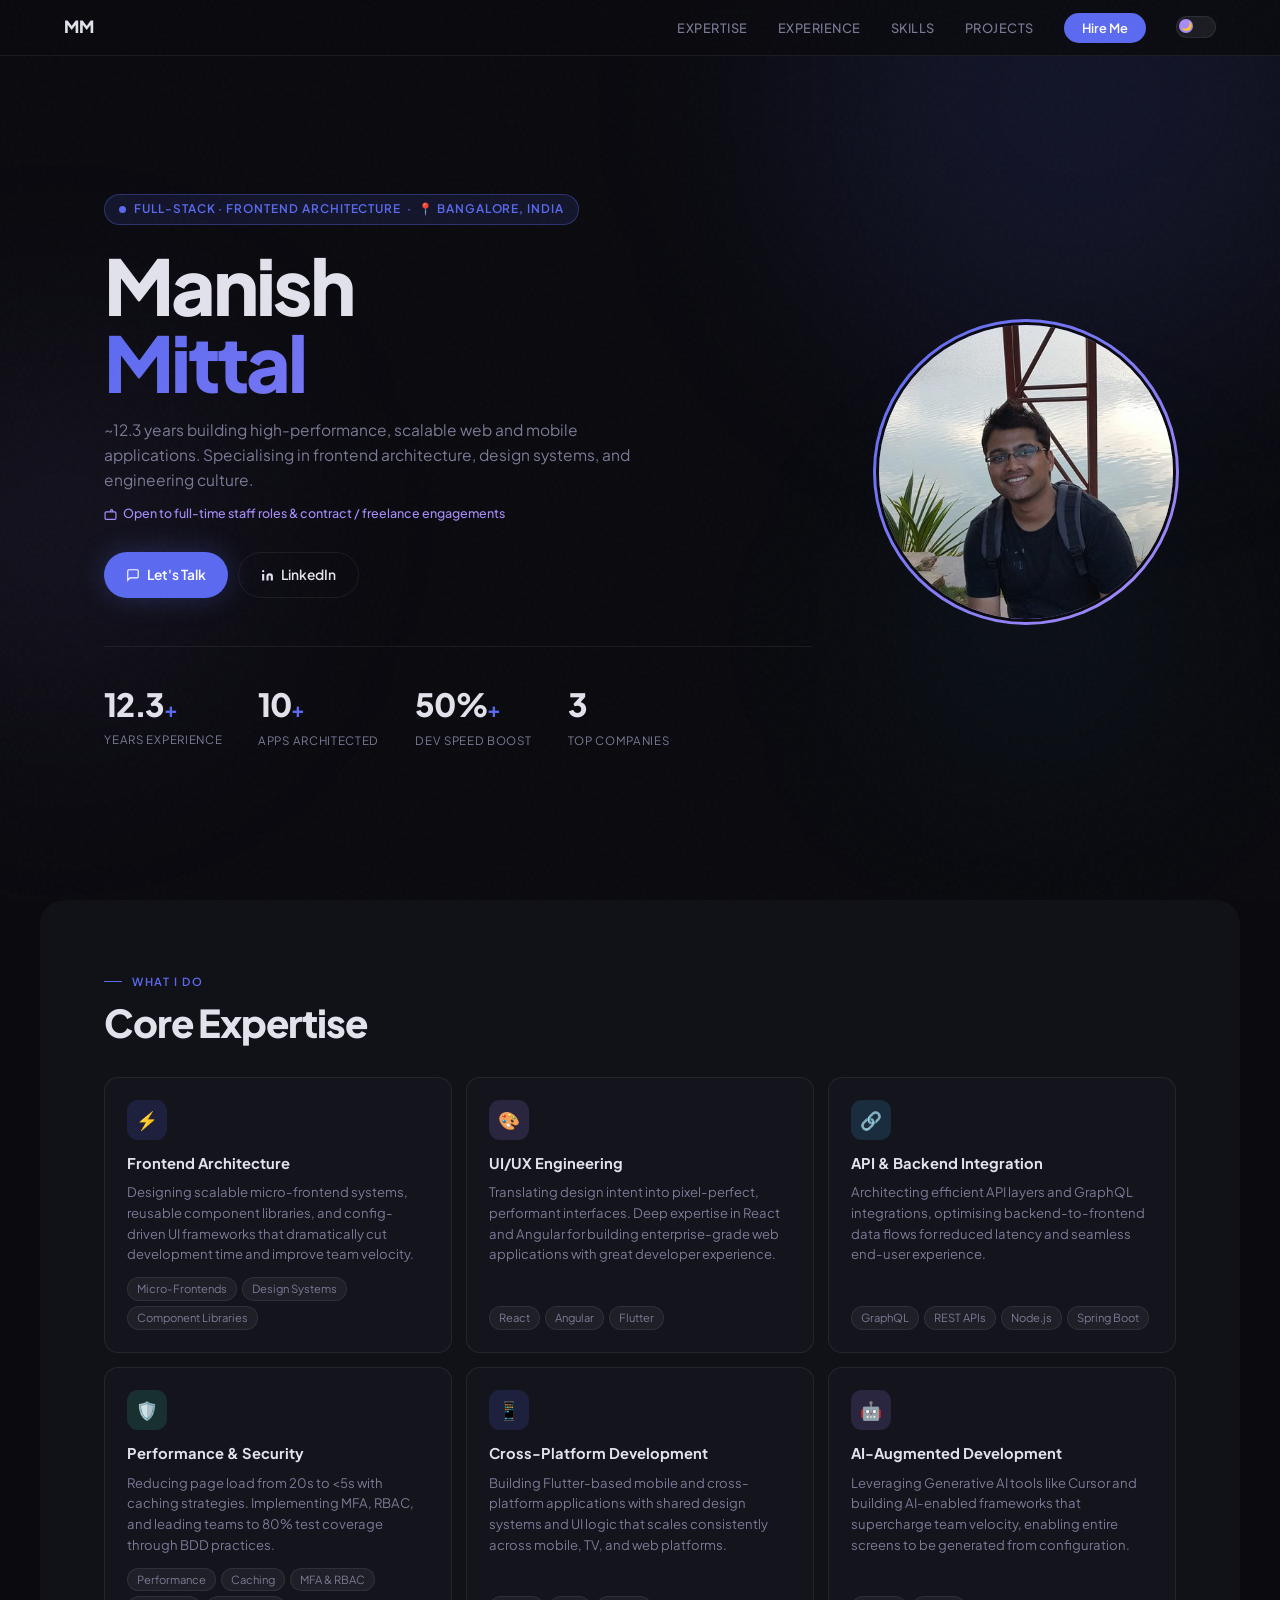
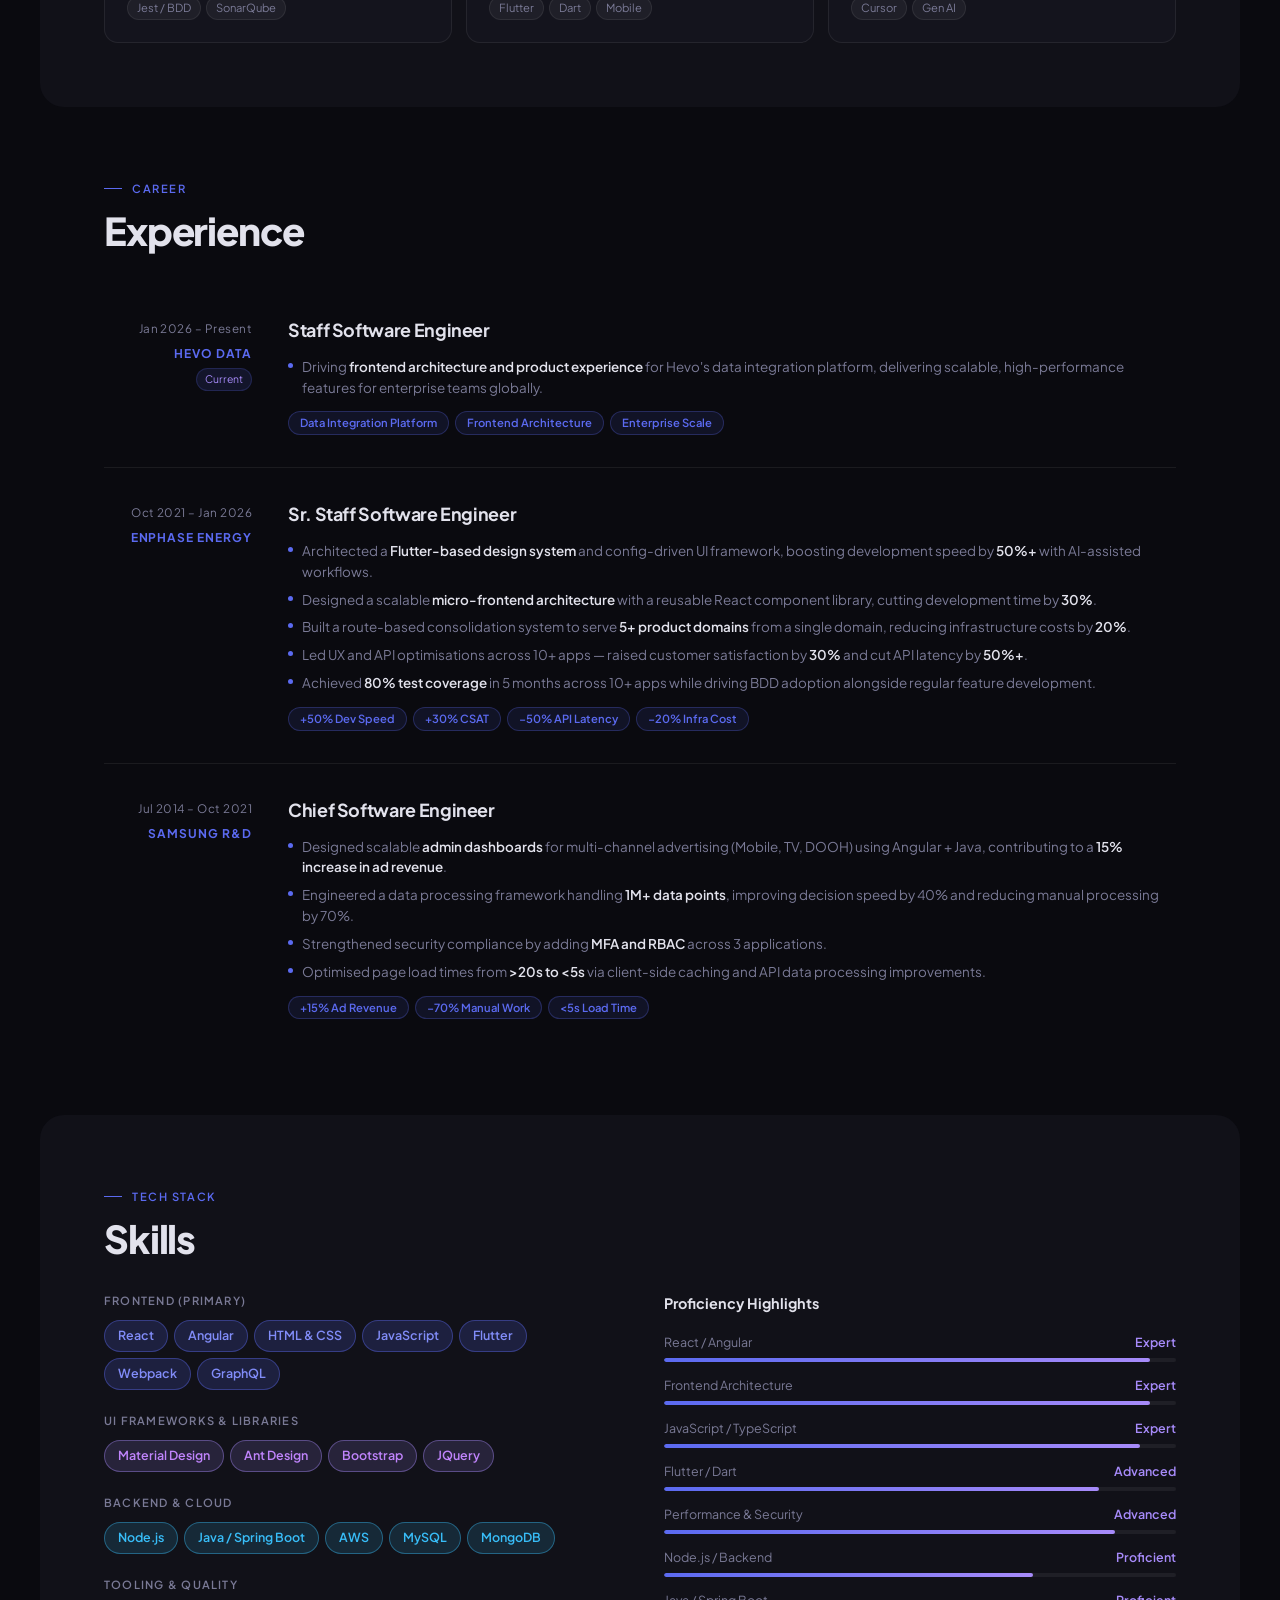
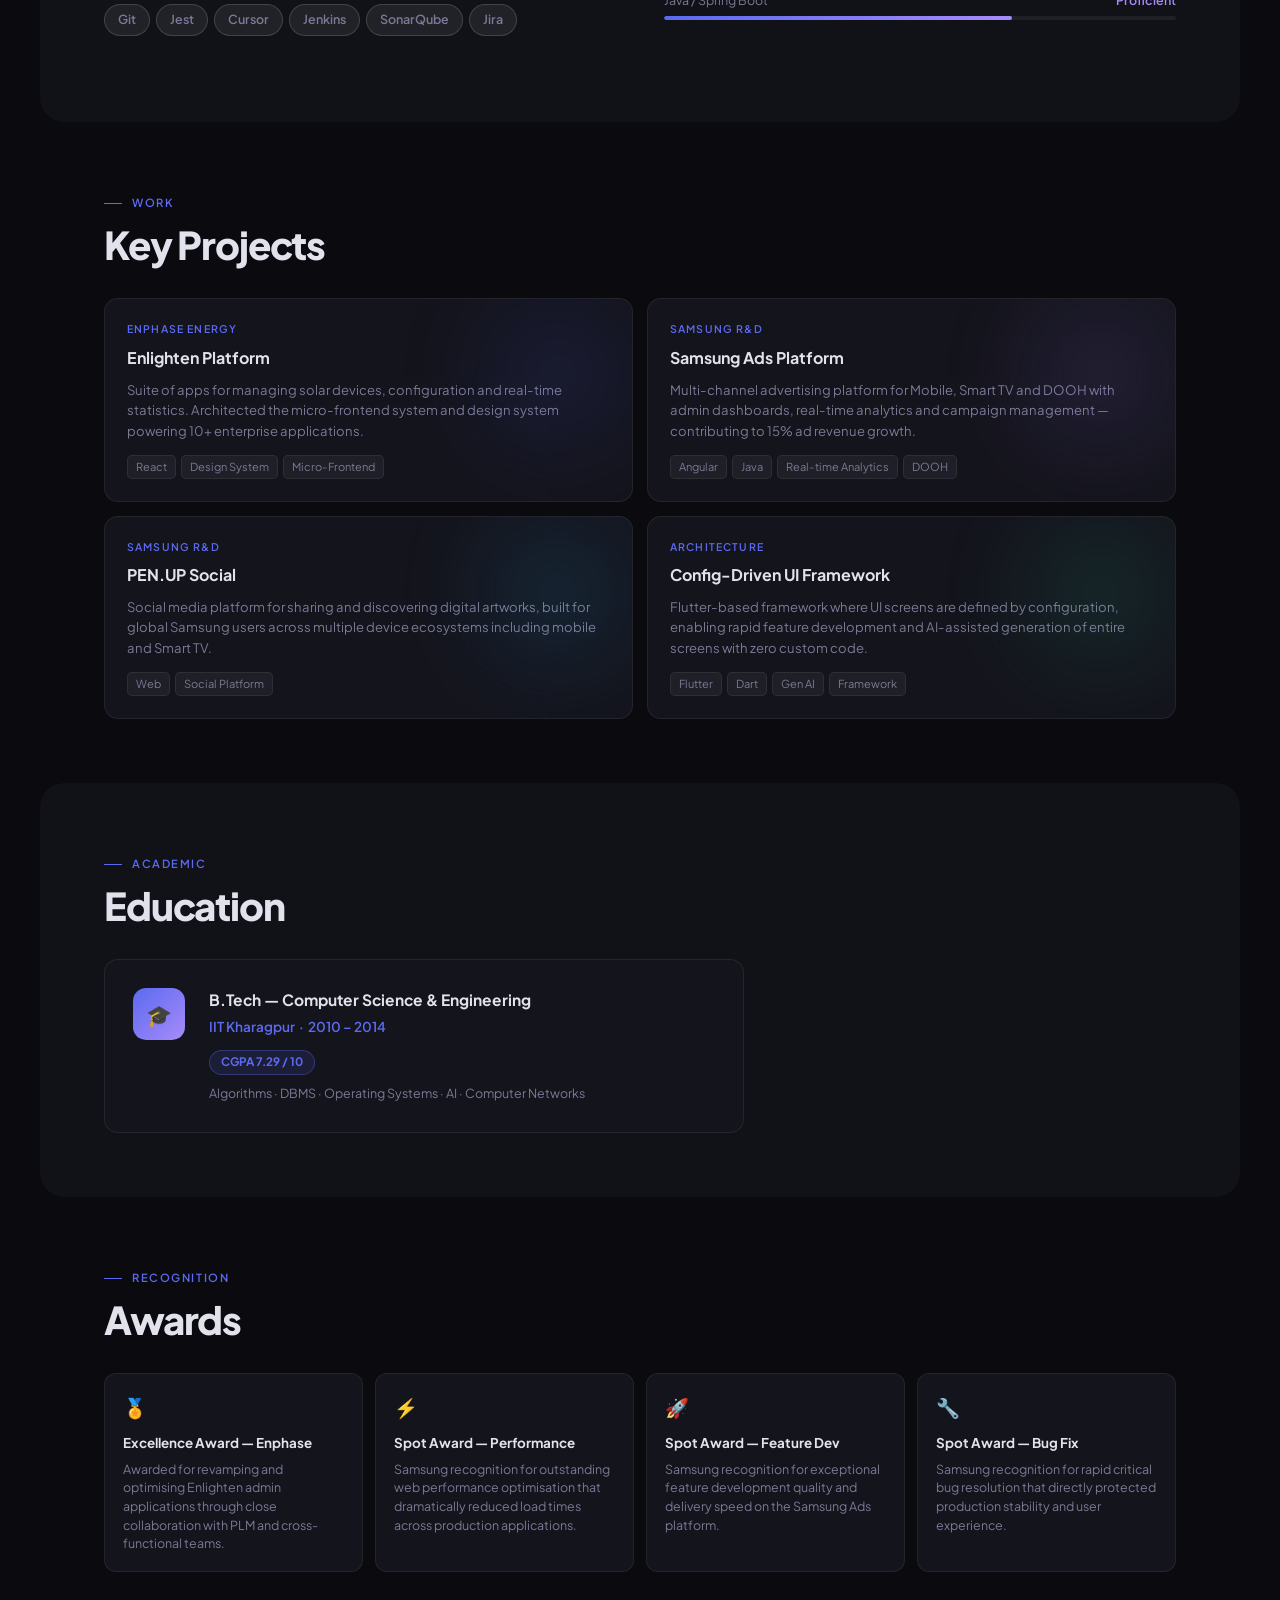
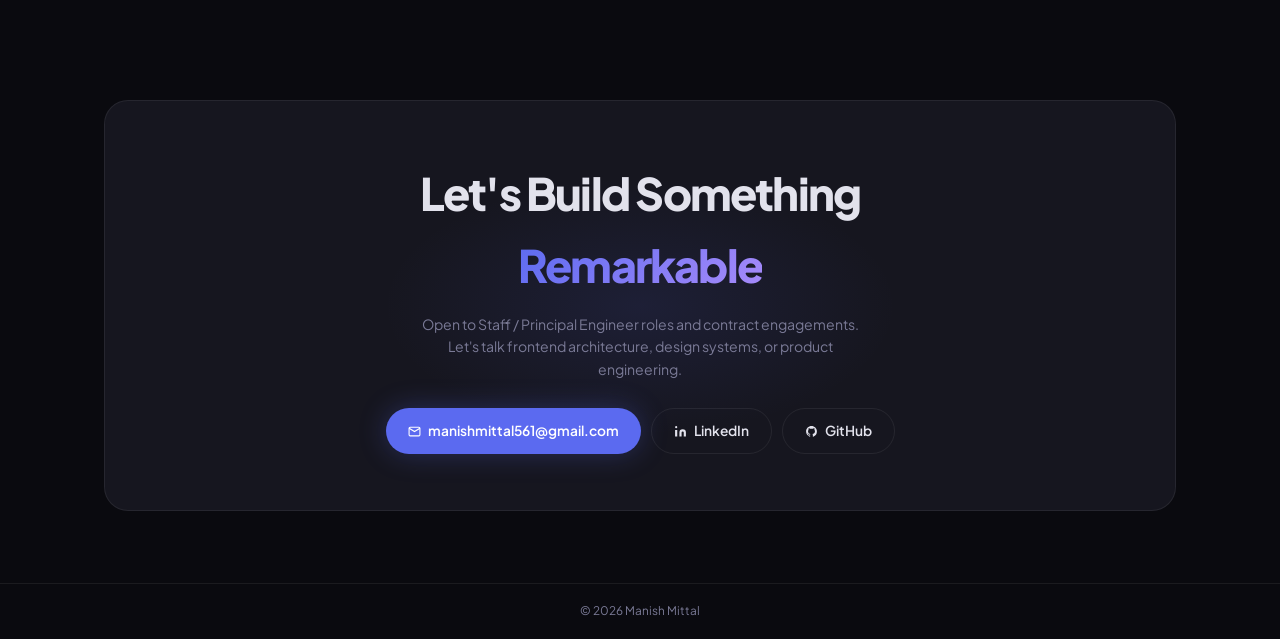
==== commit 749d76e2: "Remove phone contact link from index.html" ====
--- a/index.html
+++ b/index.html
@@ -770,10 +770,6 @@
         <svg width="13" height="13" viewBox="0 0 24 24" fill="currentColor"><path d="M12 2C6.48 2 2 6.48 2 12c0 4.42 2.87 8.17 6.84 9.49.5.09.68-.22.68-.48 0-.24-.01-.87-.01-1.7-2.78.61-3.37-1.34-3.37-1.34-.45-1.16-1.11-1.47-1.11-1.47-.91-.62.07-.61.07-.61 1 .07 1.53 1.03 1.53 1.03.89 1.53 2.34 1.09 2.91.83.09-.65.35-1.09.63-1.34-2.22-.25-4.56-1.11-4.56-4.95 0-1.09.39-1.99 1.03-2.69-.1-.26-.45-1.27.1-2.65 0 0 .84-.27 2.75 1.02A9.56 9.56 0 0 1 12 6.8c.85 0 1.71.11 2.51.34 1.91-1.29 2.75-1.02 2.75-1.02.55 1.38.2 2.39.1 2.65.64.7 1.03 1.6 1.03 2.69 0 3.85-2.34 4.7-4.57 4.95.36.31.68.92.68 1.85 0 1.34-.01 2.42-.01 2.75 0 .26.18.57.69.48A10.01 10.01 0 0 0 22 12c0-5.52-4.48-10-10-10z"/></svg>
         GitHub
       </a>
-      <a href="tel:+918861986660" class="contact-link ghost">
-        <svg width="13" height="13" viewBox="0 0 24 24" fill="none" stroke="currentColor" stroke-width="2"><path d="M22 16.92v3a2 2 0 0 1-2.18 2 19.79 19.79 0 0 1-8.63-3.07A19.5 19.5 0 0 1 4.69 12 19.79 19.79 0 0 1 1.61 3.38 2 2 0 0 1 3.58 1h3a2 2 0 0 1 2 1.72c.127.96.361 1.903.7 2.81a2 2 0 0 1-.45 2.11L7.91 8.56a16 16 0 0 0 6 6l.92-.92a2 2 0 0 1 2.11-.45 12.84 12.84 0 0 0 2.81.7A2 2 0 0 1 22 16.92z"/></svg>
-        +91-8861986660
-      </a>
     </div>
   </div>
 </section>
